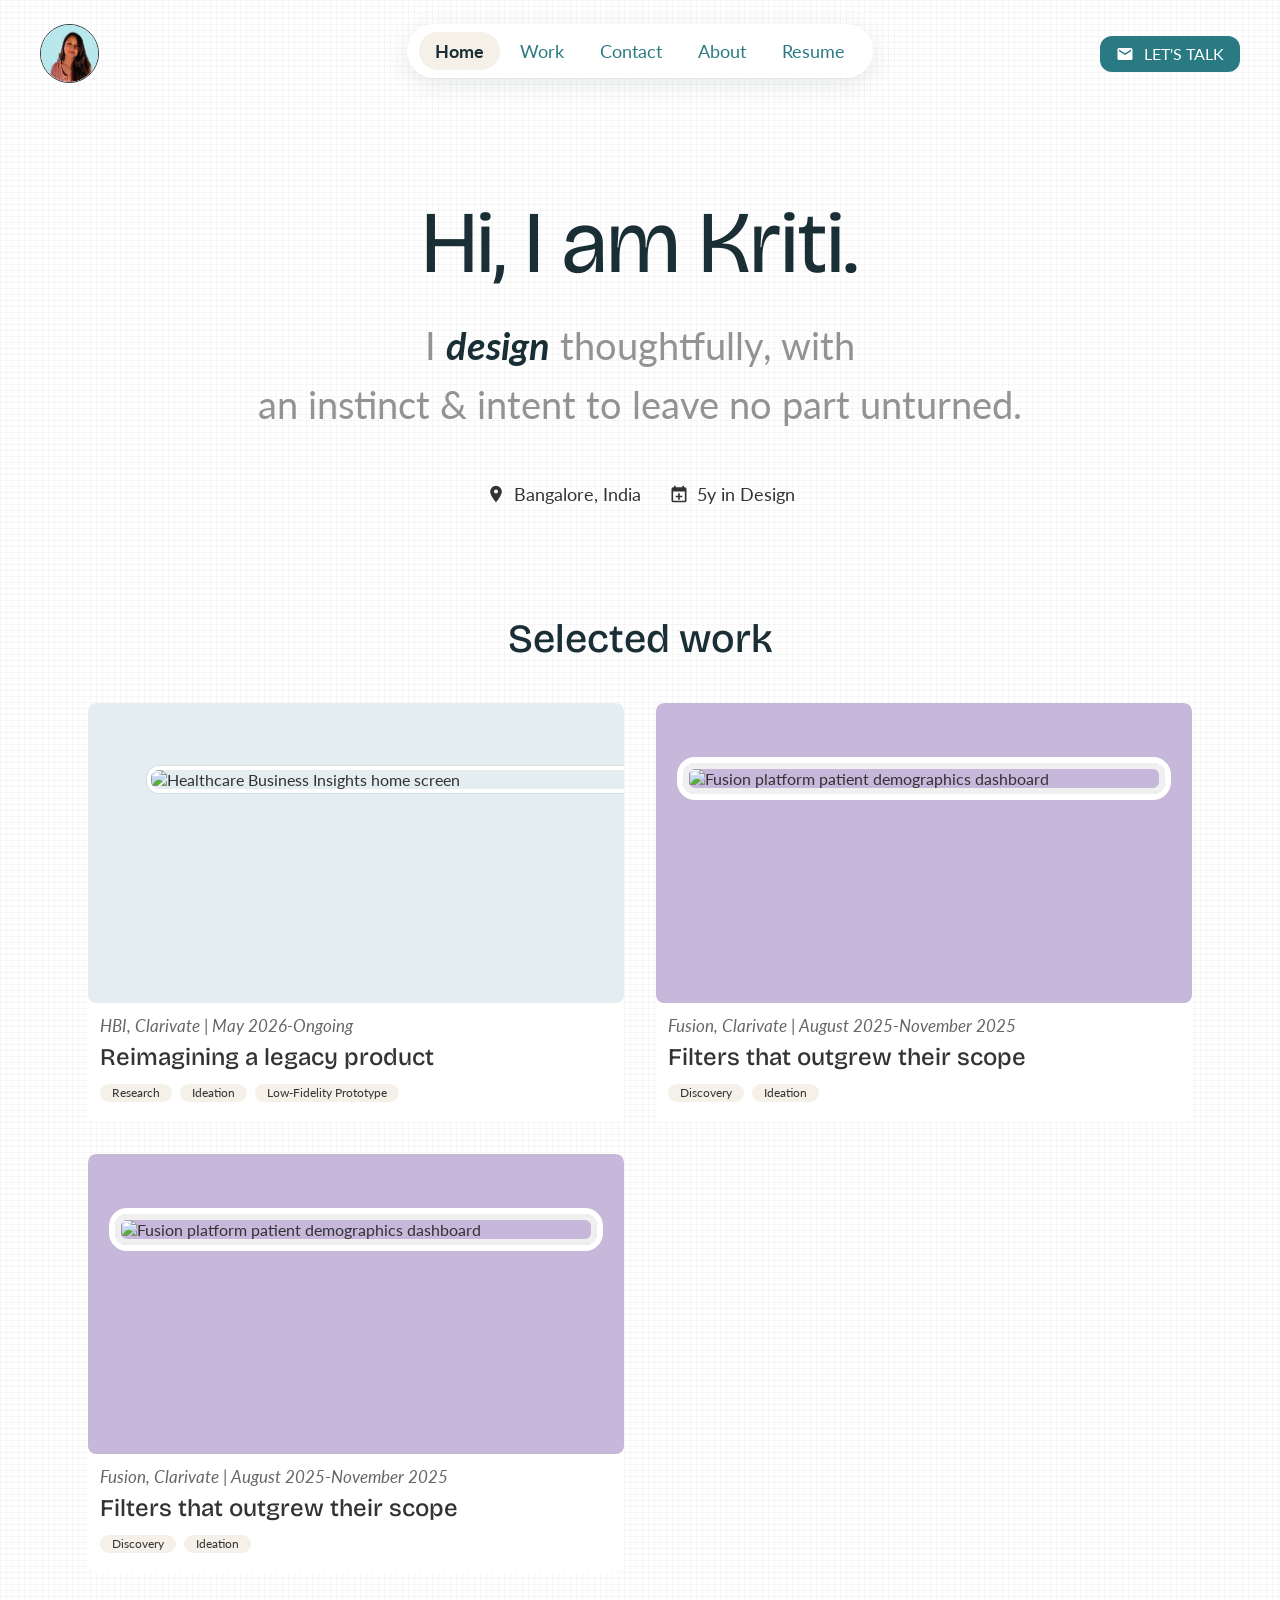
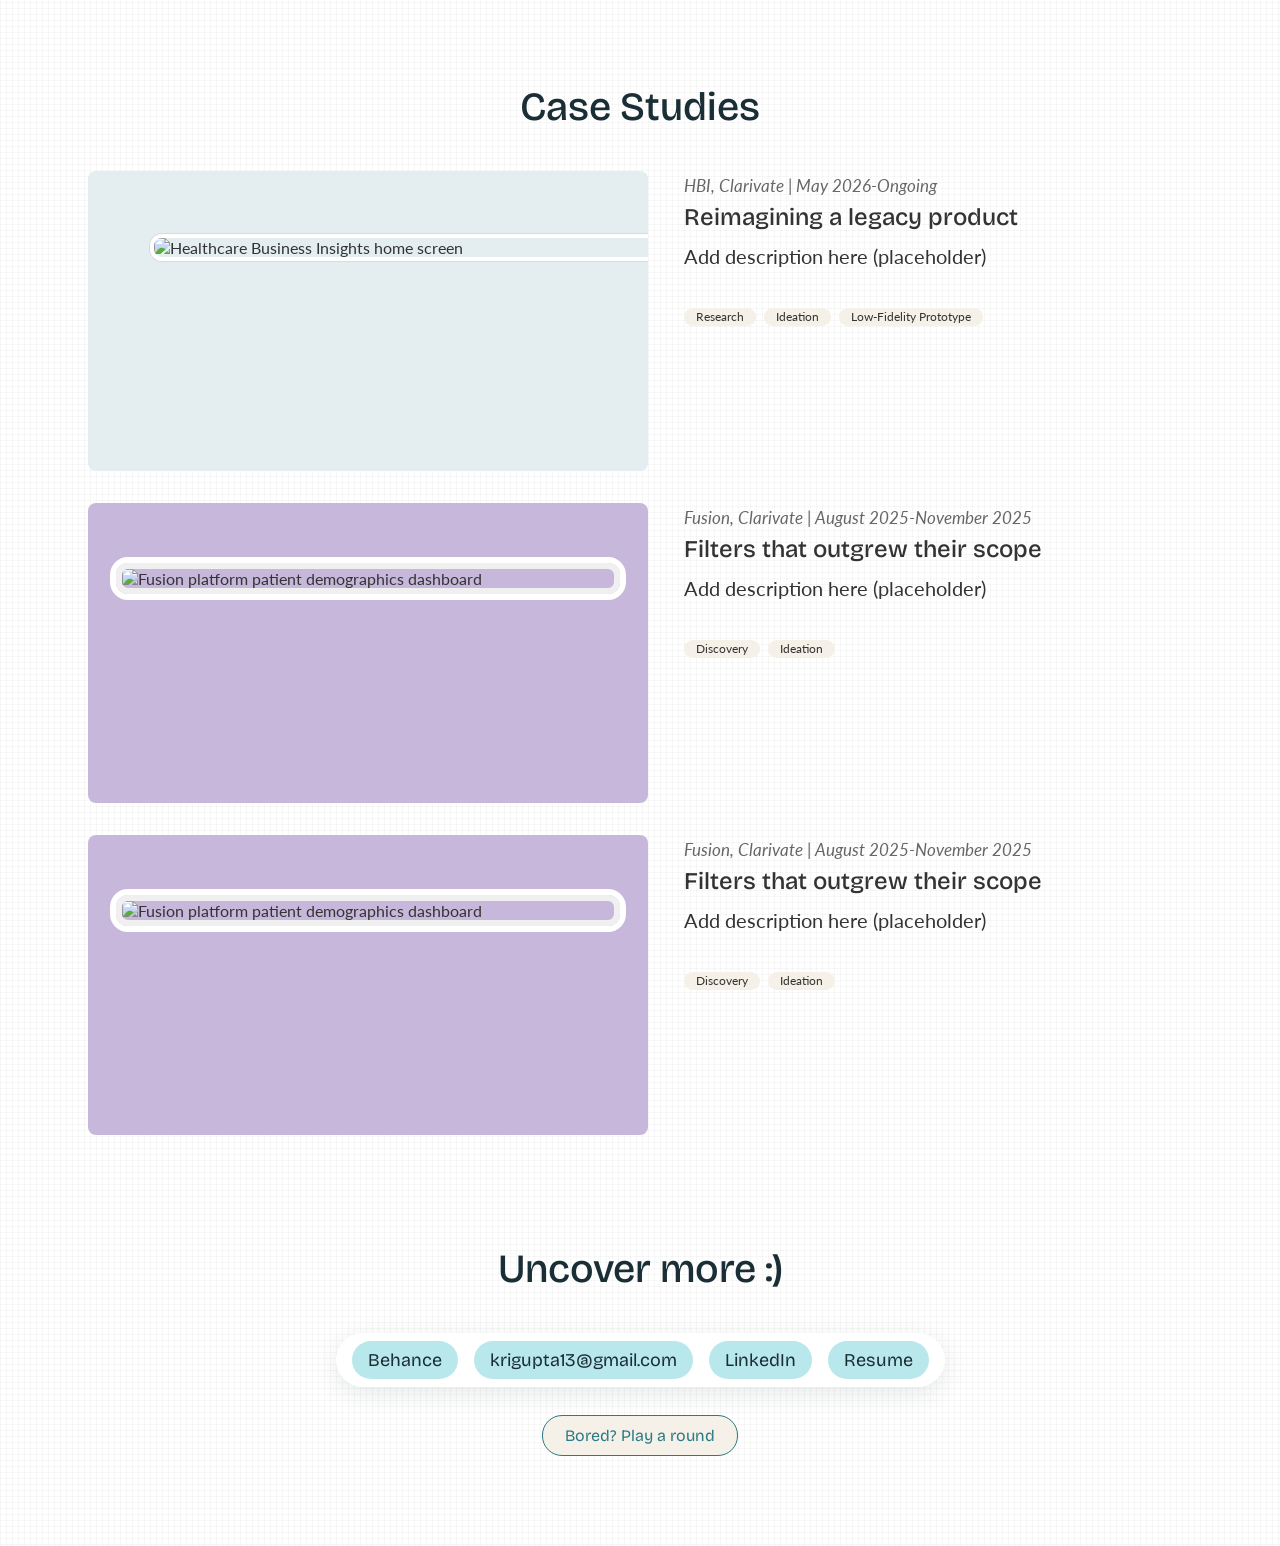
==== index.html @ 04850b1e "Update and rename index (5).html to index.html" ====
<!DOCTYPE html>
<html lang="en">
<head>
<meta charset="UTF-8">
<meta name="viewport" content="width=device-width, initial-scale=1.0">
<title>Kriti Gupta | Product Designer</title>
<meta name="description" content="Portfolio of Kriti Gupta, a designer based in Bangalore, India.">
<link rel="preconnect" href="https://fonts.googleapis.com">
<link rel="preconnect" href="https://fonts.gstatic.com" crossorigin>
<link href="https://fonts.googleapis.com/css2?family=Lato:ital,wght@0,400;0,700;1,400&family=Bricolage+Grotesque:wght@400;500;600&display=swap" rel="stylesheet">
<link rel="stylesheet" href="style.css">
</head>
<body>

<header class="top">
  <a href="#home" class="avatar-link" aria-label="Back to top">
    <img src="images/avatar.jpg" alt="Kriti" class="avatar">
  </a>

  <a href="mailto:krigupta13@gmail.com" class="talk-btn">
    <svg width="18" height="18" viewBox="0 0 24 24" fill="currentColor" aria-hidden="true"><path d="M20 4H4a2 2 0 0 0-2 2v12a2 2 0 0 0 2 2h16a2 2 0 0 0 2-2V6a2 2 0 0 0-2-2zm0 4.2-8 5-8-5V6l8 5 8-5z"/></svg>
    <span>Let's talk</span>
  </a>
</header>

<nav class="pill-nav" aria-label="Main">
  <a href="#home" class="active">Home</a>
  <a href="#work">Work</a>
  <a href="#contact">Contact</a>
  <a href="#home">About</a>
  <a href="resume.pdf">Resume</a>
</nav>

<main>

  <section class="hero" id="home">
    <h1>Hi, I am Kriti.</h1>
    <p class="tagline">I <em>design</em> thoughtfully, with<br>an instinct &amp; intent to leave no part unturned.</p>
    <ul class="meta">
      <li>
        <svg width="20" height="20" viewBox="0 0 24 24" fill="currentColor" aria-hidden="true"><path d="M12 2a7 7 0 0 0-7 7c0 5.25 7 13 7 13s7-7.75 7-13a7 7 0 0 0-7-7zm0 9.5A2.5 2.5 0 1 1 12 6.5a2.5 2.5 0 0 1 0 5z"/></svg>
        Bangalore, India
      </li>
      <li>
        <svg width="20" height="20" viewBox="0 0 24 24" fill="currentColor" aria-hidden="true"><path d="M19 4h-1V2h-2v2H8V2H6v2H5a2 2 0 0 0-2 2v14a2 2 0 0 0 2 2h14a2 2 0 0 0 2-2V6a2 2 0 0 0-2-2zm0 16H5V9h14v11zm-6-9h-2v3H8v2h3v3h2v-3h3v-2h-3v-3z"/></svg>
        5y in Design
      </li>
    </ul>
  </section>

  <section class="block" id="work">
    <h2>Selected work</h2>
    <div class="grid">

      <a href="#case-hbi" class="card">
        <div class="media media-hbi"><img src="images/hbi.png" alt="Healthcare Business Insights home screen"></div>
        <div class="card-body">
          <p class="when">HBI, Clarivate | May 2026-Ongoing</p>
          <h3>Reimagining a legacy product</h3>
          <div class="tags"><span>Research</span><span>Ideation</span><span>Low-Fidelity Prototype</span></div>
        </div>
      </a>

      <a href="#case-fusion" class="card">
        <div class="media media-fusion"><img src="images/fusion.png" alt="Fusion platform patient demographics dashboard"></div>
        <div class="card-body">
          <p class="when">Fusion, Clarivate | August 2025-November 2025</p>
          <h3>Filters that outgrew their scope</h3>
          <div class="tags"><span>Discovery</span><span>Ideation</span></div>
        </div>
      </a>

      <a href="#case-fusion" class="card">
        <div class="media media-fusion"><img src="images/fusion.png" alt="Fusion platform patient demographics dashboard"></div>
        <div class="card-body">
          <p class="when">Fusion, Clarivate | August 2025-November 2025</p>
          <h3>Filters that outgrew their scope</h3>
          <div class="tags"><span>Discovery</span><span>Ideation</span></div>
        </div>
      </a>

    </div>
  </section>

  <section class="block" id="case-studies">
    <h2>Case Studies</h2>
    <div class="rows">

      <article class="row" id="case-hbi">
        <div class="media media-hbi"><img src="images/hbi.png" alt="Healthcare Business Insights home screen"></div>
        <div class="row-body">
          <p class="when">HBI, Clarivate | May 2026-Ongoing</p>
          <h3>Reimagining a legacy product</h3>
          <p class="desc">Add description here (placeholder)</p>
          <div class="tags"><span>Research</span><span>Ideation</span><span>Low-Fidelity Prototype</span></div>
        </div>
      </article>

      <article class="row" id="case-fusion">
        <div class="media media-fusion"><img src="images/fusion.png" alt="Fusion platform patient demographics dashboard"></div>
        <div class="row-body">
          <p class="when">Fusion, Clarivate | August 2025-November 2025</p>
          <h3>Filters that outgrew their scope</h3>
          <p class="desc">Add description here (placeholder)</p>
          <div class="tags"><span>Discovery</span><span>Ideation</span></div>
        </div>
      </article>

      <article class="row">
        <div class="media media-fusion"><img src="images/fusion.png" alt="Fusion platform patient demographics dashboard"></div>
        <div class="row-body">
          <p class="when">Fusion, Clarivate | August 2025-November 2025</p>
          <h3>Filters that outgrew their scope</h3>
          <p class="desc">Add description here (placeholder)</p>
          <div class="tags"><span>Discovery</span><span>Ideation</span></div>
        </div>
      </article>

    </div>
  </section>

  <!-- <section class="block block-wide" id="projects">
    <h2>Projects @sixtydayswithkri</h2>
    <div class="carousel" tabindex="0" aria-label="Personal projects, scroll sideways">

      <a href="#" class="card">
        <div class="media media-fusion"><img src="images/fusion.png" alt="Project preview"></div>
        <div class="card-body">
          <p class="when">Fusion, Clarivate | August 2025-November 2025</p>
          <h3>Filters that outgrew their scope</h3>
          <div class="tags"><span>Discovery</span><span>Ideation</span></div>
        </div>
      </a>

      <a href="#" class="card">
        <div class="media media-fusion"><img src="images/fusion.png" alt="Project preview"></div>
        <div class="card-body">
          <p class="when">Fusion, Clarivate | August 2025-November 2025</p>
          <h3>Filters that outgrew their scope</h3>
          <div class="tags"><span>Discovery</span><span>Ideation</span></div>
        </div>
      </a>

      <a href="#" class="card">
        <div class="media media-fusion"><img src="images/fusion.png" alt="Project preview"></div>
        <div class="card-body">
          <p class="when">Fusion, Clarivate | August 2025-November 2025</p>
          <h3>Filters that outgrew their scope</h3>
          <div class="tags"><span>Discovery</span><span>Ideation</span></div>
        </div>
      </a>

    </div>
  </section> -->

</main>

<footer class="block foot" id="contact">
  <h2>Uncover more :)</h2>
  <nav class="foot-pill" aria-label="Links">
    <a href="#">Behance</a>
    <a href="mailto:krigupta13@gmail.com">krigupta13@gmail.com</a>
    <a href="#">LinkedIn</a>
    <a href="resume.pdf">Resume</a>
  </nav>

  <button class="play-btn" id="playBtn" type="button" aria-expanded="false" aria-controls="game">Bored? Play a round</button>

  <div class="game" id="game" hidden>
    <div class="game-head">
      <span class="game-title">Snake <span class="game-sub">(yes, the Nokia one)</span></span>
      <span class="game-score" id="gameScore" aria-live="polite">Score 0</span>
      <button class="game-close" id="gameClose" type="button">Close</button>
    </div>
    <canvas id="gameCanvas" width="600" height="390" tabindex="0" aria-label="Snake game. Use the arrow keys or swipe to steer the snake, and eat the coral dots without hitting the walls or yourself."></canvas>
    <p class="game-hint">Arrow keys, WASD or swipe to steer</p>
  </div>
</footer>

<script>
  /* Highlights the nav item for the section you're viewing */
  (function () {
    var links = document.querySelectorAll('.pill-nav a[href^="#"]');
    var order = [
      { id: 'home', label: 'Home' },
      { id: 'work', label: 'Work' },
      { id: 'contact', label: 'Contact' }
    ];

    function setActive(label) {
      links.forEach(function (a) {
        a.classList.toggle('active', a.textContent.trim() === label);
      });
    }

    function update() {
      var current = order[0].label;
      var line = window.innerHeight * 0.35;

      order.forEach(function (item) {
        var el = document.getElementById(item.id);
        if (el && el.getBoundingClientRect().top <= line) current = item.label;
      });

      /* The footer is short, so it never reaches the line above. At the bottom of the page, force Contact. */
      var atBottom = window.innerHeight + window.scrollY >= document.documentElement.scrollHeight - 4;
      if (atBottom) current = 'Contact';

      setActive(current);
    }

    window.addEventListener('scroll', update, { passive: true });
    window.addEventListener('resize', update);
    update();
  })();
</script>

<script>
  /* Snake: opens from the "Play a round" button */
  (function () {
    var btn = document.getElementById('playBtn');
    var panel = document.getElementById('game');
    var canvas = document.getElementById('gameCanvas');
    var closeBtn = document.getElementById('gameClose');
    var scoreEl = document.getElementById('gameScore');
    if (!btn || !panel || !canvas || !scoreEl || !canvas.getContext) return;
    var ctx = canvas.getContext('2d');

    var COLS = 20, ROWS = 13, CELL = 30, W = COLS * CELL, H = ROWS * CELL;
    var dpr = window.devicePixelRatio || 1;
    canvas.width = W * dpr;
    canvas.height = H * dpr;
    ctx.setTransform(dpr, 0, 0, dpr, 0, 0);

    var css = getComputedStyle(document.documentElement);
    var INK = css.getPropertyValue('--ink').trim() || '#1A2E35';
    var TEAL = css.getPropertyValue('--teal').trim() || '#2A7A84';
    var CORAL = css.getPropertyValue('--coral').trim() || '#F07058';
    var HEAD = '"Bricolage Grotesque", system-ui, sans-serif';

    var state = 'idle';            // idle | running | paused | over
    var isOpen = false, raf = 0, last = 0, acc = 0, tickMs = 140, overAt = 0, won = false;
    var snake, dir, queue, food, score = 0, best = 0;

    try { best = parseInt(localStorage.getItem('snakeBest'), 10) || 0; } catch (e) {}

    function updateScore() {
      scoreEl.textContent = 'Score ' + score + ' \u00b7 Best ' + best;
    }

    function occupied(x, y) {
      for (var i = 0; i < snake.length; i++) {
        if (snake[i].x === x && snake[i].y === y) return true;
      }
      return false;
    }

    function placeFood() {
      var free = [];
      for (var y = 0; y < ROWS; y++) {
        for (var x = 0; x < COLS; x++) {
          if (!occupied(x, y)) free.push({ x: x, y: y });
        }
      }
      if (!free.length) { food = null; return false; }
      food = free[Math.floor(Math.random() * free.length)];
      return true;
    }

    function reset() {
      snake = [{ x: 6, y: 6 }, { x: 5, y: 6 }, { x: 4, y: 6 }];
      dir = { x: 1, y: 0 };
      queue = [];
      score = 0;
      tickMs = 140;
      acc = 0;
      won = false;
      placeFood();
      updateScore();
    }

    // Moves from idle / paused / over into running. Returns false if it should wait.
    function begin() {
      if (state === 'over') {
        if (performance.now() - overAt < 350) return false;   // avoids restarting by accident
        reset();
      }
      state = 'running';
      acc = 0;
      return true;
    }

    function turn(dx, dy) {
      if (state !== 'running' && !begin()) return;
      var ref = queue.length ? queue[queue.length - 1] : dir;
      if (dx === ref.x && dy === ref.y) return;           // already going that way
      if (dx === -ref.x && dy === -ref.y) return;         // can't reverse into yourself
      if (queue.length < 2) queue.push({ x: dx, y: dy });
    }

    function end() {
      state = 'over';
      overAt = performance.now();
      if (score > best) {
        best = score;
        try { localStorage.setItem('snakeBest', String(best)); } catch (e) {}
      }
      updateScore();
    }

    function tick() {
      if (queue.length) dir = queue.shift();
      var head = snake[0];
      var nx = head.x + dir.x, ny = head.y + dir.y;

      if (nx < 0 || ny < 0 || nx >= COLS || ny >= ROWS) { end(); return; }

      var eating = food && nx === food.x && ny === food.y;
      var limit = eating ? snake.length : snake.length - 1;   // the tail steps away if we don't eat
      for (var i = 0; i < limit; i++) {
        if (snake[i].x === nx && snake[i].y === ny) { end(); return; }
      }

      snake.unshift({ x: nx, y: ny });
      if (eating) {
        score++;
        tickMs = Math.max(75, 140 - score * 3);
        if (!placeFood()) { won = true; end(); return; }
        updateScore();
      } else {
        snake.pop();
      }
    }

    function roundRect(x, y, w, h, r) {
      ctx.beginPath();
      ctx.moveTo(x + r, y);
      ctx.arcTo(x + w, y, x + w, y + h, r);
      ctx.arcTo(x + w, y + h, x, y + h, r);
      ctx.arcTo(x, y + h, x, y, r);
      ctx.arcTo(x, y, x + w, y, r);
      ctx.closePath();
    }

    function centerText(text, y, size, color, weight) {
      ctx.font = (weight || 500) + ' ' + size + 'px ' + HEAD;
      ctx.textAlign = 'center';
      ctx.fillStyle = color;
      ctx.fillText(text, W / 2, y);
    }

    function draw() {
      ctx.clearRect(0, 0, W, H);

      // soft checkerboard
      ctx.fillStyle = 'rgba(26, 46, 53, 0.035)';
      for (var y = 0; y < ROWS; y++) {
        for (var x = 0; x < COLS; x++) {
          if ((x + y) % 2 === 0) ctx.fillRect(x * CELL, y * CELL, CELL, CELL);
        }
      }

      // food
      if (food) {
        var fx = food.x * CELL + CELL / 2, fy = food.y * CELL + CELL / 2;
        ctx.fillStyle = CORAL;
        ctx.beginPath(); ctx.arc(fx, fy, 9, 0, Math.PI * 2); ctx.fill();
        ctx.fillStyle = 'rgba(255,255,255,0.55)';
        ctx.beginPath(); ctx.arc(fx - 3, fy - 3, 2.5, 0, Math.PI * 2); ctx.fill();
      }

      // snake: tail to head
      for (var i = snake.length - 1; i >= 0; i--) {
        var s = snake[i];
        ctx.fillStyle = i === 0 ? INK : TEAL;
        roundRect(s.x * CELL + 2, s.y * CELL + 2, CELL - 4, CELL - 4, 9);
        ctx.fill();
      }

      // eyes
      var hd = snake[0];
      var cx = hd.x * CELL + CELL / 2, cy = hd.y * CELL + CELL / 2;
      var px = -dir.y, py = dir.x;
      ctx.fillStyle = '#fff';
      [1, -1].forEach(function (side) {
        ctx.beginPath();
        ctx.arc(cx + dir.x * 5 + px * 5 * side, cy + dir.y * 5 + py * 5 * side, 3.2, 0, Math.PI * 2);
        ctx.fill();
      });

      // overlays: a light wash plus a small message card, so the board stays visible
      if (state !== 'running') {
        ctx.fillStyle = 'rgba(251, 248, 243, 0.55)';
        ctx.fillRect(0, 0, W, H);

        var title, sub;
        if (state === 'idle') {
          title = 'Press an arrow key or swipe to start';
          sub = 'Eat the coral dots. Don\u2019t hit the walls or yourself.';
        } else if (state === 'paused') {
          title = 'Paused';
          sub = 'Press an arrow key or tap to keep going';
        } else {
          title = won ? 'You filled the whole board!' :
                  score >= 15 ? 'Smooth run. Now let\u2019s talk :)' :
                  'Game over. Score ' + score;
          sub = 'Press an arrow key or tap to play again';
        }

        ctx.fillStyle = 'rgba(255, 255, 255, 0.96)';
        roundRect(W / 2 - 250, 28, 500, 92, 14);
        ctx.fill();
        centerText(title, 70, 24, INK);
        centerText(sub, 98, 15, TEAL);
      }
    }

    function frame(t) {
      raf = requestAnimationFrame(frame);
      var dt = Math.min(t - last, 100);
      last = t;
      if (state === 'running') {
        acc += dt;
        while (acc >= tickMs && state === 'running') { acc -= tickMs; tick(); }
      }
      draw();
    }

    function startLoop() {
      cancelAnimationFrame(raf);
      last = performance.now();
      raf = requestAnimationFrame(frame);
    }

    function openGame() {
      isOpen = true;
      panel.hidden = false;
      btn.setAttribute('aria-expanded', 'true');
      btn.textContent = 'Hide the game';
      state = 'idle';
      reset();
      startLoop();
      btn.blur();                      // so the arrow keys go to the game, not the button
      panel.scrollIntoView({ behavior: 'smooth', block: 'center' });
    }

    function closeGame() {
      isOpen = false;
      panel.hidden = true;
      btn.setAttribute('aria-expanded', 'false');
      btn.textContent = 'Bored? Play a round';
      cancelAnimationFrame(raf);
      state = 'idle';
    }

    function inView() {
      var r = panel.getBoundingClientRect();
      return r.bottom > 0 && r.top < window.innerHeight;
    }

    btn.addEventListener('click', function () { isOpen ? closeGame() : openGame(); });
    closeBtn.addEventListener('click', function () { closeGame(); btn.focus(); });

    // Keyboard
    var KEYS = {
      ArrowUp: [0, -1], ArrowDown: [0, 1], ArrowLeft: [-1, 0], ArrowRight: [1, 0],
      w: [0, -1], s: [0, 1], a: [-1, 0], d: [1, 0]
    };
    document.addEventListener('keydown', function (e) {
      if (!isOpen) return;
      if (e.key === 'Escape') { closeGame(); btn.focus(); return; }
      if (e.target && e.target.closest && e.target.closest('a, button')) return;
      if (!inView()) return;
      var k = e.key.length === 1 ? e.key.toLowerCase() : e.key;
      if (KEYS[k]) { e.preventDefault(); turn(KEYS[k][0], KEYS[k][1]); }
    });

    // Touch / mouse: swipe to steer, tap to start
    var sx = 0, sy = 0, down = false, swiped = false;
    canvas.addEventListener('pointerdown', function (e) {
      e.preventDefault();
      down = true; swiped = false; sx = e.clientX; sy = e.clientY;
      try { canvas.setPointerCapture(e.pointerId); } catch (err) {}
    });
    canvas.addEventListener('pointermove', function (e) {
      if (!down) return;
      var dx = e.clientX - sx, dy = e.clientY - sy;
      if (Math.max(Math.abs(dx), Math.abs(dy)) < 22) return;
      if (Math.abs(dx) > Math.abs(dy)) turn(dx > 0 ? 1 : -1, 0); else turn(0, dy > 0 ? 1 : -1);
      swiped = true; sx = e.clientX; sy = e.clientY;
    });
    function pointerEnd() {
      if (down && !swiped && state !== 'running') begin();   // a plain tap starts or resumes
      down = false;
    }
    canvas.addEventListener('pointerup', pointerEnd);
    canvas.addEventListener('pointercancel', function () { down = false; });

    // Pause when the game scrolls out of view or the tab is hidden
    if ('IntersectionObserver' in window) {
      new IntersectionObserver(function (entries) {
        if (!entries[0].isIntersecting && state === 'running') state = 'paused';
      }, { threshold: 0.15 }).observe(panel);
    }
    document.addEventListener('visibilitychange', function () {
      if (!isOpen) return;
      if (document.hidden) { if (state === 'running') state = 'paused'; cancelAnimationFrame(raf); }
      else startLoop();
    });
  })();
</script>

</body>
</html>
---- style.css ----
/* Colors taken from your Figma export */
:root {
  --cream: #F5F0E8;
  --ink: #1A2E35;
  --teal: #2A7A84;
  --mint: #B8E8EC;
  --lilac: #C7B8DB;
  --frost: #E4EDEF;
  --text: #333333;
  --text-soft: #666666;
  --tagline-gray: #939393;

  --font-head: 'Bricolage Grotesque', system-ui, sans-serif;
  --font-body: 'Lato', system-ui, sans-serif;
}

* { box-sizing: border-box; }
html { scroll-behavior: smooth; scroll-padding-top: 110px; }

body {
  margin: 0;
  font-family: var(--font-body);
  color: var(--text);
  background-color: #fff;
  background-image:
    linear-gradient(rgba(167,167,167,.09) 1px, transparent 1px),
    linear-gradient(90deg, rgba(167,167,167,.09) 1px, transparent 1px);
  background-size: 6px 6px;
  -webkit-font-smoothing: antialiased;
}

a { color: inherit; text-decoration: none; }
img { display: block; max-width: 100%; }

/* ---------- Top bar ---------- */
.top {
  display: flex;
  align-items: center;
  justify-content: space-between;
  padding: 24px 40px;
  gap: 16px;
}

.avatar {
  width: 59px;
  height: 59px;
  border-radius: 50%;
  object-fit: cover;
  border: 1px solid var(--ink);
  background: var(--cream);
}

/* Only this pill stays on screen while scrolling.
   The negative top margin pulls it up to sit level with the avatar and button. */
.pill-nav {
  position: sticky;
  top: 24px;
  z-index: 20;
  width: fit-content;
  margin: -83px auto 27px;
  display: flex;
  gap: 4px;
  padding: 8px 12px;
  background: #fff;
  border-radius: 28px;
  box-shadow: 0 6px 24px rgba(26, 46, 53, .10);
}

.pill-nav a {
  font-size: 18px;
  color: var(--teal);
  padding: 8px 16px;
  border-radius: 20px;
  transition: background .2s, color .2s;
}
.pill-nav a:hover { background: var(--cream); }
.pill-nav a.active { background: var(--cream); color: var(--ink); font-weight: 700; }

.talk-btn {
  display: inline-flex;
  align-items: center;
  gap: 10px;
  background: var(--teal);
  color: #fff;
  height: 36px;
  padding: 0 16px;
  border-radius: 12px;
  font-size: 16px;
  text-transform: uppercase;
  transition: background .2s;
}
.talk-btn:hover { background: var(--ink); }

/* ---------- Hero ---------- */
.hero {
  text-align: center;
  padding: 90px 24px 70px;
}

.hero h1 {
  font-family: var(--font-head);
  font-weight: 400;
  font-size: clamp(2.75rem, 7vw, 5.5rem);
  line-height: 1.1;
  color: var(--ink);
  margin: 0 0 24px;
}

.tagline {
  font-size: clamp(1.4rem, 3vw, 2.4rem);
  line-height: 1.55;
  color: var(--tagline-gray);
  margin: 0 0 48px;
}
.tagline em { color: var(--ink); font-weight: 700; }

.meta {
  list-style: none;
  padding: 0;
  margin: 0;
  display: flex;
  justify-content: center;
  gap: 28px;
  flex-wrap: wrap;
  font-size: 18px;
}
.meta li { display: inline-flex; align-items: center; gap: 8px; }

/* ---------- Sections ---------- */
.block {
  max-width: 1152px;
  margin: 0 auto;
  padding: 40px 24px 70px;
}

.block h2 {
  font-family: var(--font-head);
  font-weight: 500;
  font-size: clamp(1.75rem, 3.4vw, 2.5rem);
  text-align: center;
  color: var(--ink);
  margin: 0 0 40px;
}

.grid {
  display: grid;
  grid-template-columns: repeat(2, minmax(0, 1fr));
  gap: 32px;
}

/* ---------- Cards ---------- */
.card {
  display: block;
  background: #fff;
  border-radius: 8px;
  overflow: hidden;
  transition: transform .25s ease, box-shadow .25s ease;
}
.card:hover { transform: translateY(-4px); box-shadow: 0 12px 28px rgba(26, 46, 53, .10); }

.media {
  position: relative;
  height: 300px;
  overflow: hidden;
  border-radius: 8px;
}
.media img { position: absolute; height: auto; }

.media-hbi { background: var(--frost); }
.media-hbi img {
  left: 11%; top: 21%; width: 152%;
  border: 4px solid #fff;
  border-radius: 12px;
  box-shadow: 0 0 0 1px rgba(26, 46, 53, .08);
}

.media-fusion { background: var(--lilac); }
.media-fusion img {
  left: 5%; top: 20%; width: 90%;
  border: 6px solid #F0F0F0;
  border-radius: 12px;
  box-shadow: 0 0 0 6px #fff;
}

.card-body { padding: 12px 12px 20px; }

.when {
  font-style: italic;
  font-size: 17px;
  color: var(--text-soft);
  margin: 0 0 6px;
}

h3 {
  font-family: var(--font-head);
  font-weight: 500;
  font-size: 1.5rem;
  line-height: 1.25;
  color: var(--text);
  margin: 0 0 12px;
}

.tags { display: flex; gap: 8px; flex-wrap: wrap; }
.tags span {
  background: var(--cream);
  color: var(--text);
  font-size: 12px;
  padding: 0 12px;
  height: 18px;
  line-height: 18px;
  border-radius: 9px;
}

/* ---------- Case study rows ---------- */
.rows { display: flex; flex-direction: column; gap: 32px; }

.row {
  display: grid;
  grid-template-columns: 560px minmax(0, 1fr);
  gap: 36px;
  align-items: start;
}
.row-body { padding-top: 4px; }
.desc { font-size: 20px; margin: 0 0 40px; color: var(--text); }

/* ---------- Carousel ---------- */
.block-wide { max-width: none; padding-left: 0; padding-right: 0; }

.carousel {
  display: flex;
  gap: 32px;
  overflow-x: auto;
  padding: 0 max(24px, calc((100vw - 1152px) / 2)) 24px;
  scroll-snap-type: x mandatory;
  scroll-padding-left: max(24px, calc((100vw - 1152px) / 2));
  scrollbar-width: none;        /* Firefox */
  -ms-overflow-style: none;     /* old Edge */
}
.carousel::-webkit-scrollbar { display: none; }  /* Chrome, Safari */
.carousel .card { flex: 0 0 min(602px, 86vw); scroll-snap-align: start; }

/* ---------- Footer ---------- */
.foot { text-align: center; padding-bottom: 90px; }

.foot-pill {
  display: inline-flex;
  flex-wrap: wrap;
  justify-content: center;
  gap: 16px;
  padding: 8px 16px;
  background: #fff;
  border-radius: 28px;
  box-shadow: 0 6px 24px rgba(26, 46, 53, .10);
}
.foot-pill a {
  background: var(--mint);
  color: var(--ink);
  font-family: var(--font-head);
  font-size: 18px;
  padding: 8px 16px;
  border-radius: 20px;
  transition: background .2s;
}
.foot-pill a:hover { background: var(--teal); color: #fff; }

/* ---------- Tablet / mobile ---------- */
@media (max-width: 980px) {
  .top { padding: 16px 20px; }
  .pill-nav {
    top: 12px;
    margin: 0 auto 16px;
    max-width: calc(100% - 24px);
    overflow-x: auto;
  }
  .row { grid-template-columns: 1fr; gap: 12px; }
}

@media (max-width: 720px) {
  .grid { grid-template-columns: 1fr; }
  .hero { padding: 50px 20px 40px; }
  .pill-nav { gap: 0; }
  .pill-nav a { font-size: 15px; padding: 8px 9px; }
  .media { height: 240px; }
  .talk-btn span { display: none; }
  .talk-btn { padding: 0 12px; }
}

/* ---------- Game (Snake) ---------- */
.play-btn {
  display: block;
  margin: 28px auto 0;
  font-family: var(--font-head);
  font-size: 16px;
  color: var(--teal);
  background: var(--cream);
  border: 1px solid var(--teal);
  border-radius: 20px;
  padding: 10px 22px;
  cursor: pointer;
  transition: background .2s, color .2s;
}
.play-btn:hover { background: var(--teal); color: #fff; }

.game {
  max-width: 660px;
  margin: 28px auto 0;
  padding: 12px 16px 14px;
  background: #fff;
  border-radius: 16px;
  box-shadow: 0 6px 24px rgba(26, 46, 53, .10);
  text-align: left;
}
.game[hidden] { display: none; }

.game-head {
  display: flex;
  align-items: center;
  gap: 12px;
  margin-bottom: 10px;
}
.game-title { font-family: var(--font-head); font-size: 16px; color: var(--ink); }
.game-sub { color: var(--text-soft); font-size: 14px; }
.game-score {
  margin-left: auto;
  font-family: var(--font-head);
  font-size: 15px;
  color: var(--ink);
}

.game-close {
  font-family: var(--font-body);
  font-size: 14px;
  color: var(--text-soft);
  background: none;
  border: none;
  cursor: pointer;
  padding: 4px 8px;
  border-radius: 8px;
}
.game-close:hover { background: var(--cream); color: var(--ink); }

.game canvas {
  display: block;
  width: 100%;
  height: auto;
  background: #FBF8F3;
  border-radius: 10px;
  touch-action: none;           /* lets you swipe on the game without scrolling the page */
  cursor: pointer;
}
.game canvas:focus { outline: none; }
.game canvas:focus-visible { outline: 2px solid var(--teal); outline-offset: 2px; }

.game-hint { margin: 8px 0 0; font-size: 13px; color: var(--text-soft); text-align: center; }

@media (max-width: 420px) {
  .pill-nav a { font-size: 14px; padding: 8px 7px; }
}
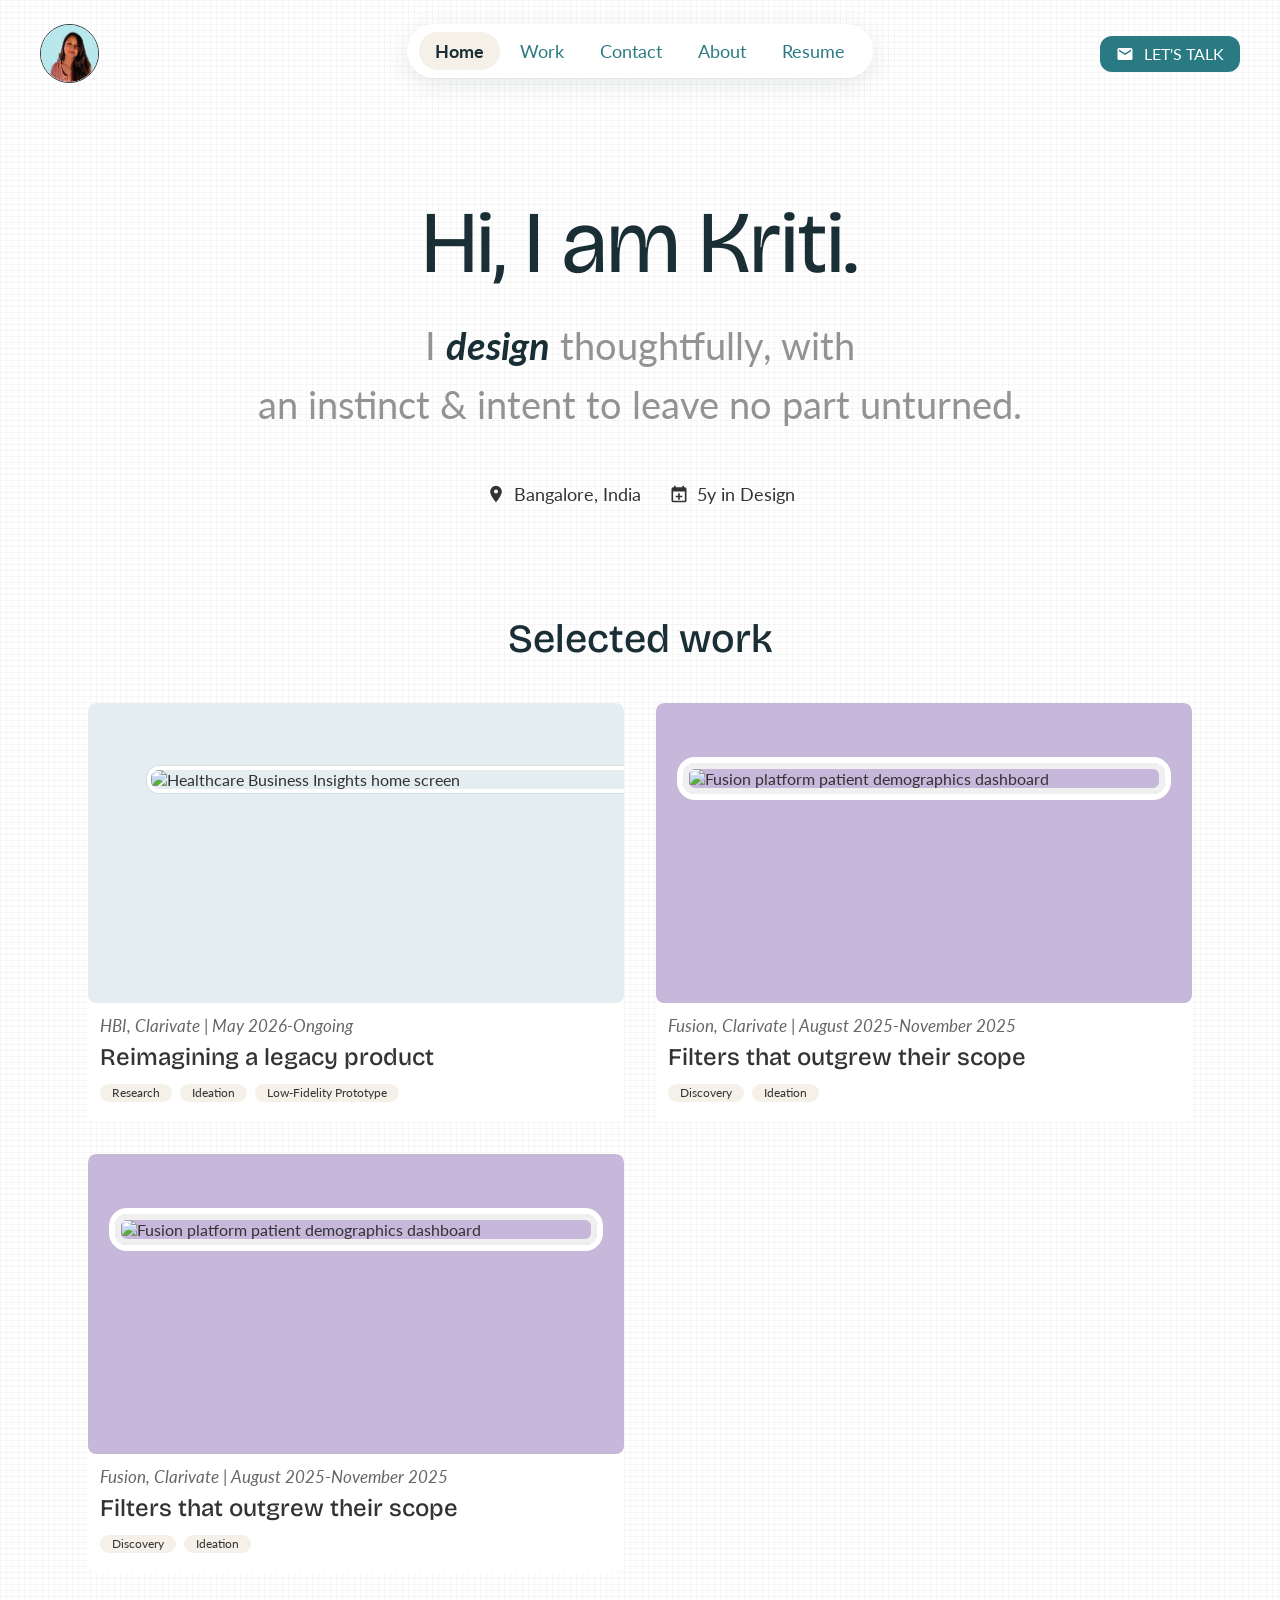
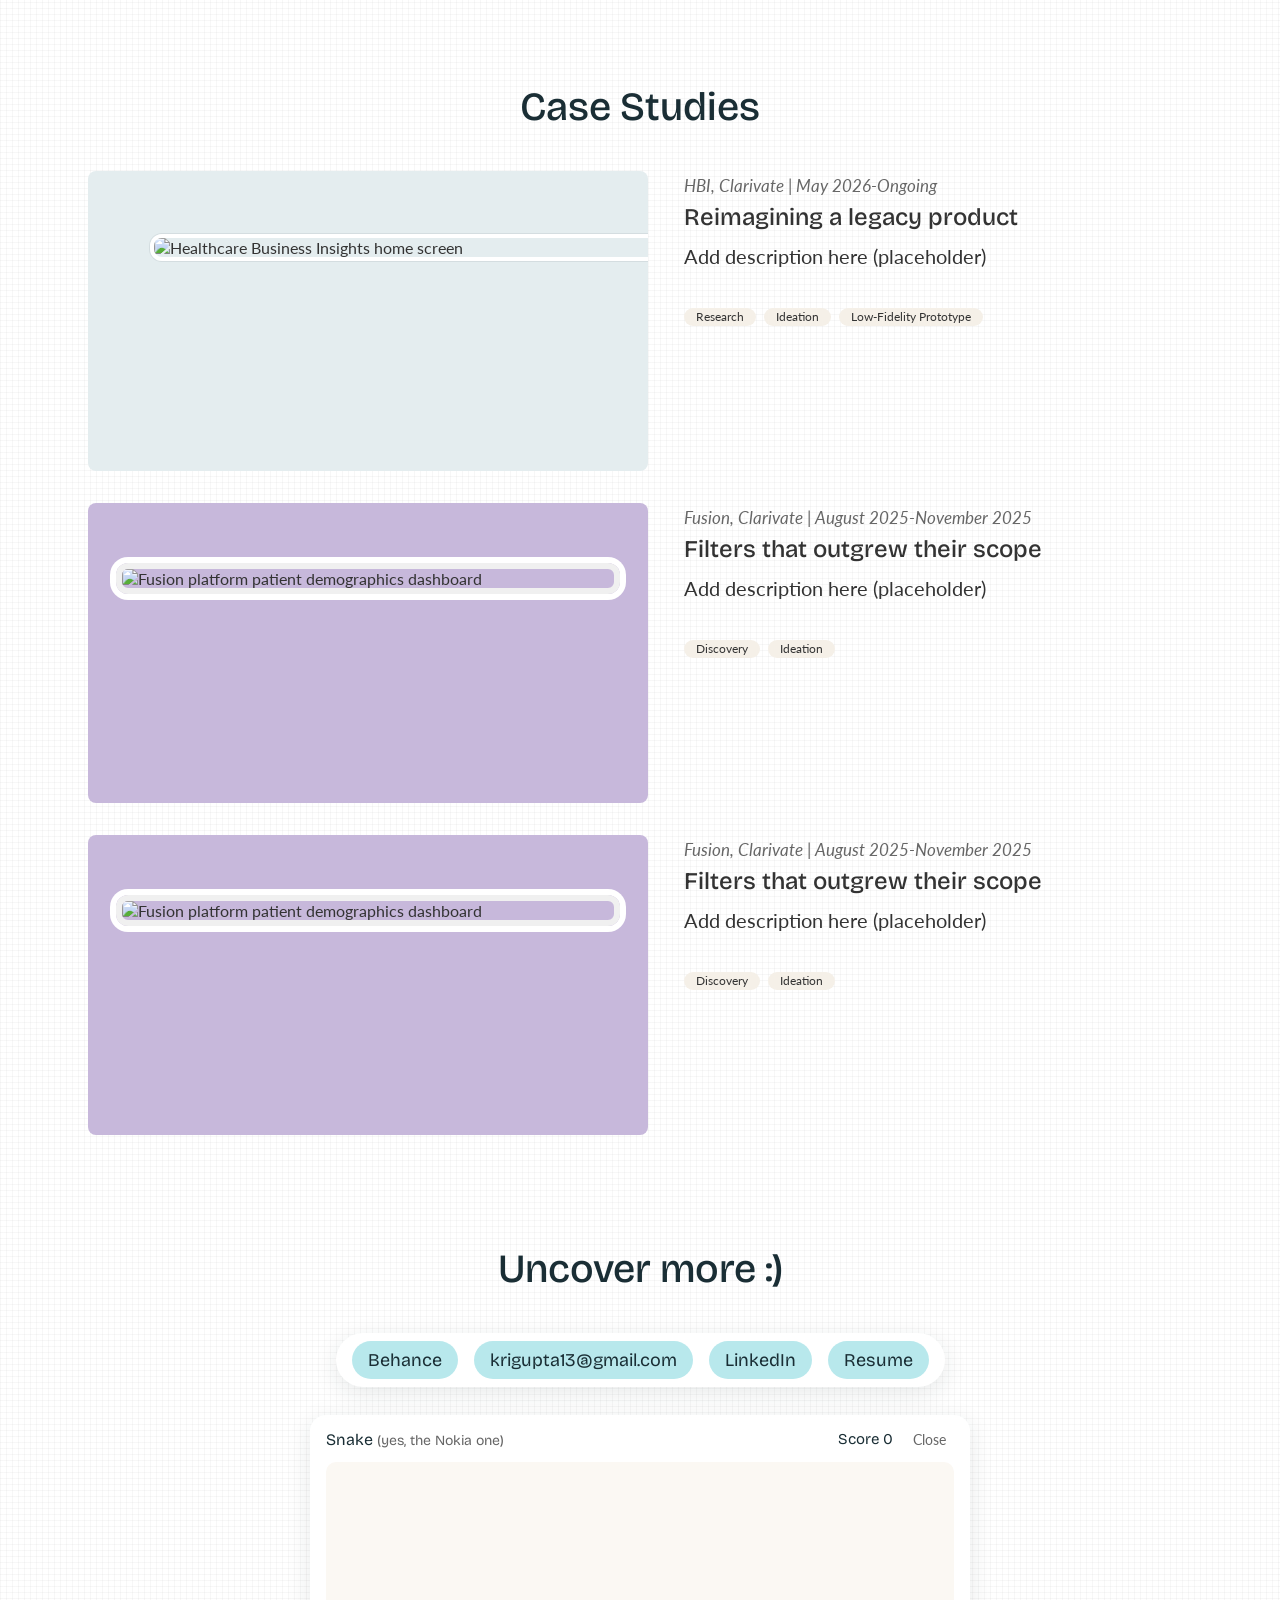
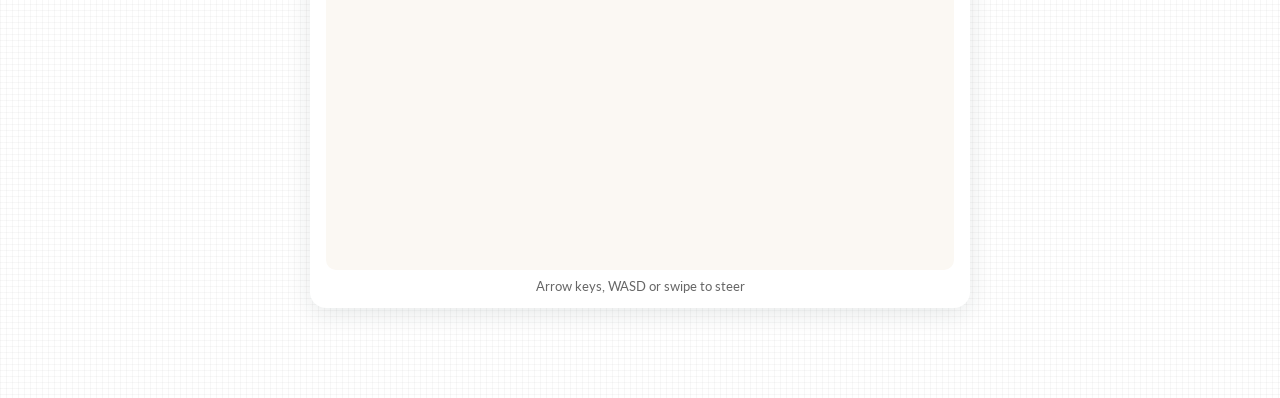
==== commit 14fe4c15: "Update index.html" ====
--- a/index.html
+++ b/index.html
@@ -164,9 +164,9 @@
     <a href="resume.pdf">Resume</a>
   </nav>
 
-  <button class="play-btn" id="playBtn" type="button" aria-expanded="false" aria-controls="game">Bored? Play a round</button>
-
-  <div class="game" id="game" hidden>
+ <!-- <button class="play-btn" id="playBtn" type="button" aria-expanded="false" aria-controls="game">Bored? Play a round</button> -->
+
+  <div class="game" id="game">
     <div class="game-head">
       <span class="game-title">Snake <span class="game-sub">(yes, the Nokia one)</span></span>
       <span class="game-score" id="gameScore" aria-live="polite">Score 0</span>
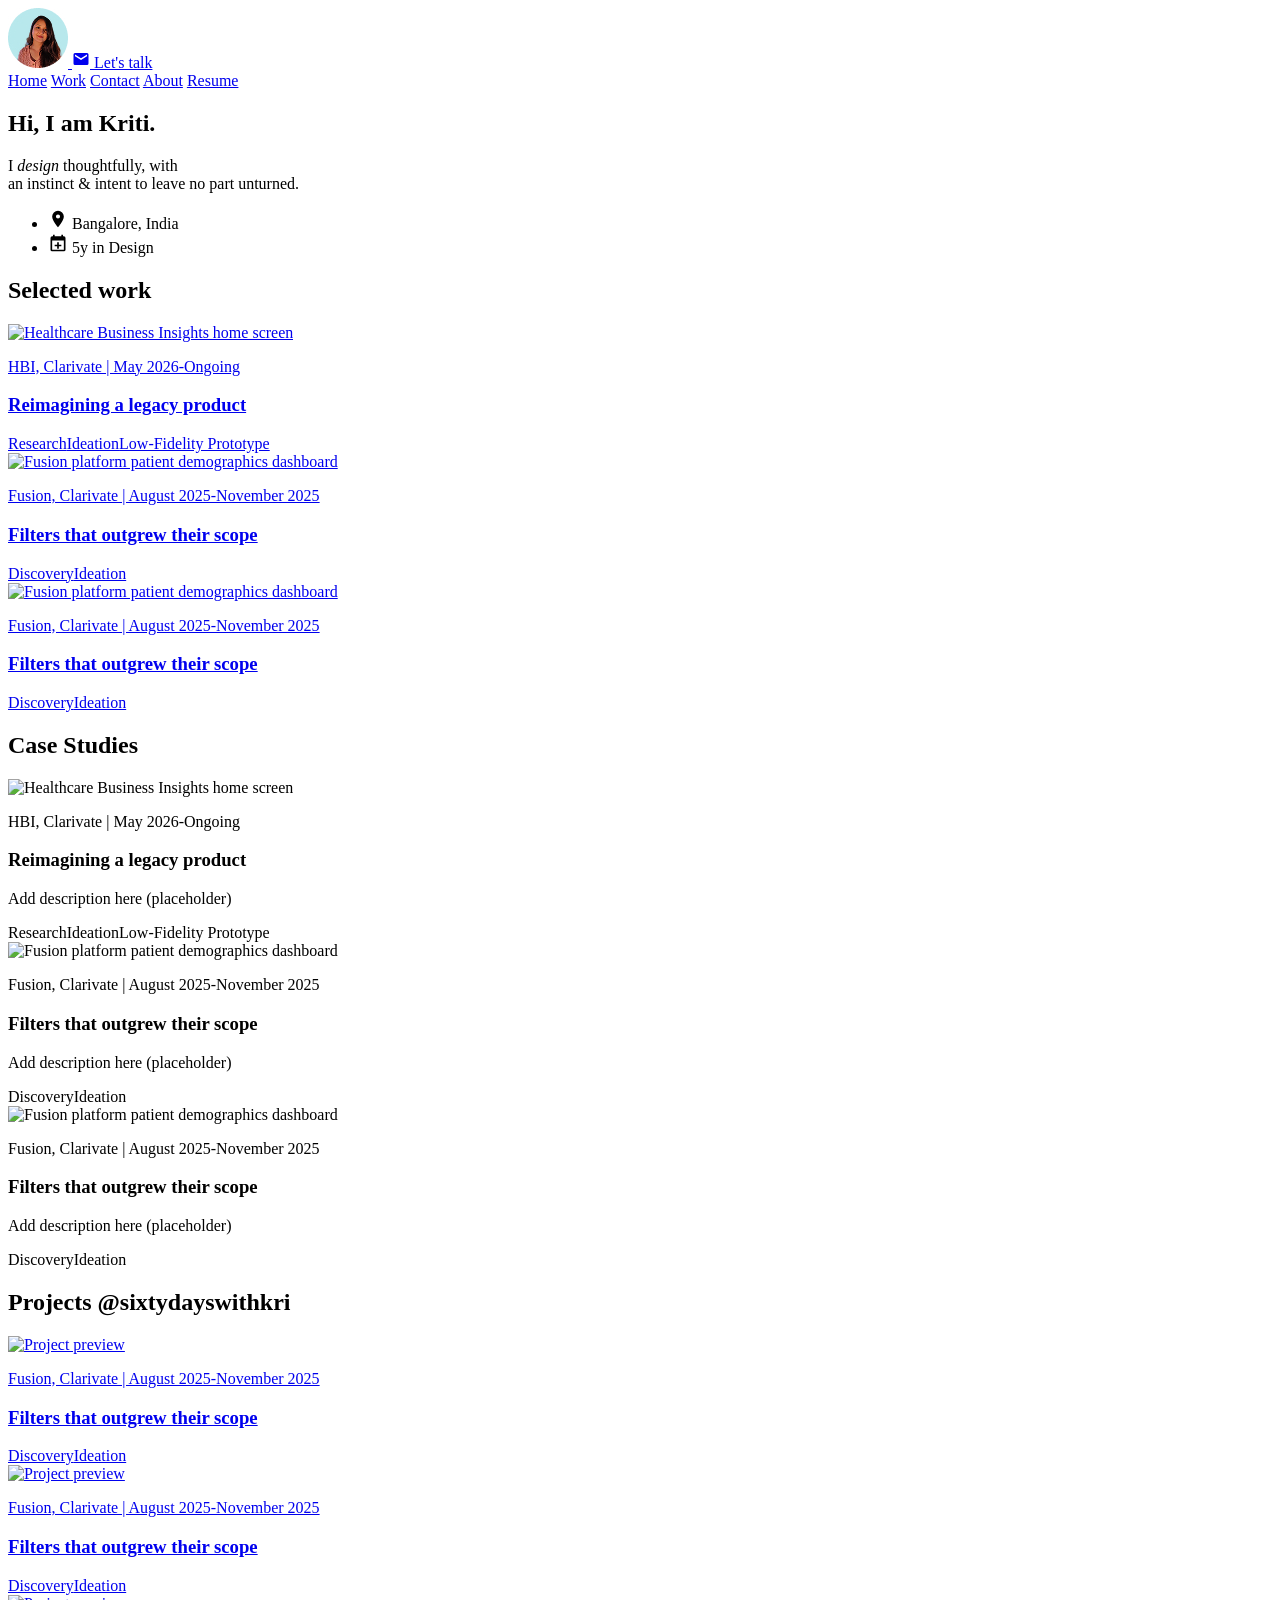
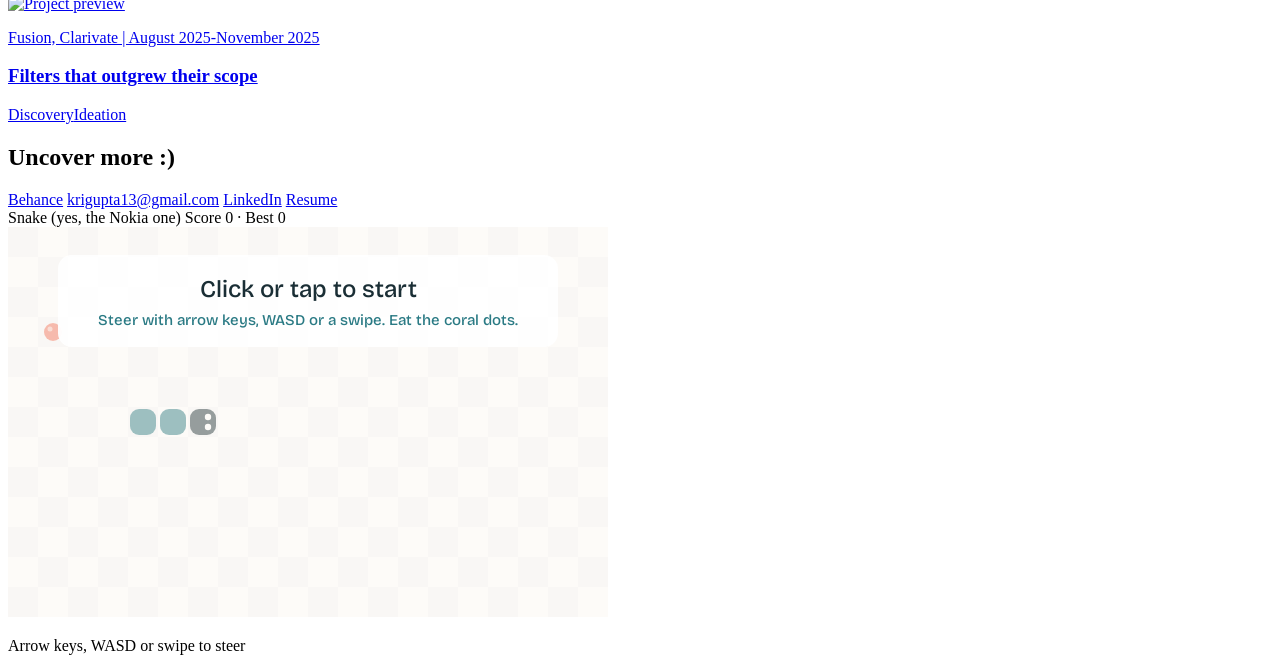
==== commit 455c30c9: "Rename index (6).html to index.html" ====
--- a/index.html
+++ b/index.html
@@ -119,7 +119,7 @@
     </div>
   </section>
 
-  <!-- <section class="block block-wide" id="projects">
+  <section class="block block-wide" id="projects">
     <h2>Projects @sixtydayswithkri</h2>
     <div class="carousel" tabindex="0" aria-label="Personal projects, scroll sideways">
 
@@ -151,7 +151,7 @@
       </a>
 
     </div>
-  </section> -->
+  </section>
 
 </main>
 
@@ -164,13 +164,10 @@
     <a href="resume.pdf">Resume</a>
   </nav>
 
- <!-- <button class="play-btn" id="playBtn" type="button" aria-expanded="false" aria-controls="game">Bored? Play a round</button> -->
-
   <div class="game" id="game">
     <div class="game-head">
       <span class="game-title">Snake <span class="game-sub">(yes, the Nokia one)</span></span>
       <span class="game-score" id="gameScore" aria-live="polite">Score 0</span>
-      <button class="game-close" id="gameClose" type="button">Close</button>
     </div>
     <canvas id="gameCanvas" width="600" height="390" tabindex="0" aria-label="Snake game. Use the arrow keys or swipe to steer the snake, and eat the coral dots without hitting the walls or yourself."></canvas>
     <p class="game-hint">Arrow keys, WASD or swipe to steer</p>
@@ -218,12 +215,10 @@
 <script>
   /* Snake: opens from the "Play a round" button */
   (function () {
-    var btn = document.getElementById('playBtn');
     var panel = document.getElementById('game');
     var canvas = document.getElementById('gameCanvas');
-    var closeBtn = document.getElementById('gameClose');
     var scoreEl = document.getElementById('gameScore');
-    if (!btn || !panel || !canvas || !scoreEl || !canvas.getContext) return;
+    if (!panel || !canvas || !scoreEl || !canvas.getContext) return;
     var ctx = canvas.getContext('2d');
 
     var COLS = 20, ROWS = 13, CELL = 30, W = COLS * CELL, H = ROWS * CELL;
@@ -239,7 +234,7 @@
     var HEAD = '"Bricolage Grotesque", system-ui, sans-serif';
 
     var state = 'idle';            // idle | running | paused | over
-    var isOpen = false, raf = 0, last = 0, acc = 0, tickMs = 140, overAt = 0, won = false;
+    var visible = true, raf = 0, last = 0, acc = 0, tickMs = 140, overAt = 0, won = false;
     var snake, dir, queue, food, score = 0, best = 0;
 
     try { best = parseInt(localStorage.getItem('snakeBest'), 10) || 0; } catch (e) {}
@@ -395,16 +390,16 @@
 
         var title, sub;
         if (state === 'idle') {
-          title = 'Press an arrow key or swipe to start';
-          sub = 'Eat the coral dots. Don\u2019t hit the walls or yourself.';
+          title = 'Click or tap to start';
+          sub = 'Steer with arrow keys, WASD or a swipe. Eat the coral dots.';
         } else if (state === 'paused') {
           title = 'Paused';
-          sub = 'Press an arrow key or tap to keep going';
+          sub = 'Click, tap or press an arrow key to keep going';
         } else {
           title = won ? 'You filled the whole board!' :
                   score >= 15 ? 'Smooth run. Now let\u2019s talk :)' :
                   'Game over. Score ' + score;
-          sub = 'Press an arrow key or tap to play again';
+          sub = 'Click, tap or press an arrow key to play again';
         }
 
         ctx.fillStyle = 'rgba(255, 255, 255, 0.96)';
@@ -423,7 +418,7 @@
         acc += dt;
         while (acc >= tickMs && state === 'running') { acc -= tickMs; tick(); }
       }
-      draw();
+      if (visible) draw();
     }
 
     function startLoop() {
@@ -432,44 +427,21 @@
       raf = requestAnimationFrame(frame);
     }
 
-    function openGame() {
-      isOpen = true;
-      panel.hidden = false;
-      btn.setAttribute('aria-expanded', 'true');
-      btn.textContent = 'Hide the game';
-      state = 'idle';
-      reset();
-      startLoop();
-      btn.blur();                      // so the arrow keys go to the game, not the button
-      panel.scrollIntoView({ behavior: 'smooth', block: 'center' });
-    }
-
-    function closeGame() {
-      isOpen = false;
-      panel.hidden = true;
-      btn.setAttribute('aria-expanded', 'false');
-      btn.textContent = 'Bored? Play a round';
-      cancelAnimationFrame(raf);
-      state = 'idle';
-    }
-
     function inView() {
       var r = panel.getBoundingClientRect();
       return r.bottom > 0 && r.top < window.innerHeight;
     }
 
-    btn.addEventListener('click', function () { isOpen ? closeGame() : openGame(); });
-    closeBtn.addEventListener('click', function () { closeGame(); btn.focus(); });
-
-    // Keyboard
+    // Keyboard. Arrow keys only steer once you've clicked the game (or while a round is running),
+    // so they never get in the way of scrolling the page with the keyboard.
     var KEYS = {
       ArrowUp: [0, -1], ArrowDown: [0, 1], ArrowLeft: [-1, 0], ArrowRight: [1, 0],
       w: [0, -1], s: [0, 1], a: [-1, 0], d: [1, 0]
     };
     document.addEventListener('keydown', function (e) {
-      if (!isOpen) return;
-      if (e.key === 'Escape') { closeGame(); btn.focus(); return; }
-      if (e.target && e.target.closest && e.target.closest('a, button')) return;
+      var focused = document.activeElement === canvas;
+      if (!focused && state !== 'running') return;
+      if (e.target && e.target.closest && e.target.closest('a, button') && !focused) return;
       if (!inView()) return;
       var k = e.key.length === 1 ? e.key.toLowerCase() : e.key;
       if (KEYS[k]) { e.preventDefault(); turn(KEYS[k][0], KEYS[k][1]); }
@@ -479,6 +451,8 @@
     var sx = 0, sy = 0, down = false, swiped = false;
     canvas.addEventListener('pointerdown', function (e) {
       e.preventDefault();
+      canvas.dataset.mouse = '1';
+      canvas.focus({ preventScroll: true });
       down = true; swiped = false; sx = e.clientX; sy = e.clientY;
       try { canvas.setPointerCapture(e.pointerId); } catch (err) {}
     });
@@ -495,18 +469,23 @@
     }
     canvas.addEventListener('pointerup', pointerEnd);
     canvas.addEventListener('pointercancel', function () { down = false; });
+    canvas.addEventListener('blur', function () { delete canvas.dataset.mouse; });
 
     // Pause when the game scrolls out of view or the tab is hidden
     if ('IntersectionObserver' in window) {
       new IntersectionObserver(function (entries) {
-        if (!entries[0].isIntersecting && state === 'running') state = 'paused';
+        visible = entries[0].isIntersecting;
+        if (!visible && state === 'running') state = 'paused';
       }, { threshold: 0.15 }).observe(panel);
     }
     document.addEventListener('visibilitychange', function () {
-      if (!isOpen) return;
       if (document.hidden) { if (state === 'running') state = 'paused'; cancelAnimationFrame(raf); }
       else startLoop();
     });
+
+    // Ready to play as soon as the page loads
+    reset();
+    startLoop();
   })();
 </script>
 
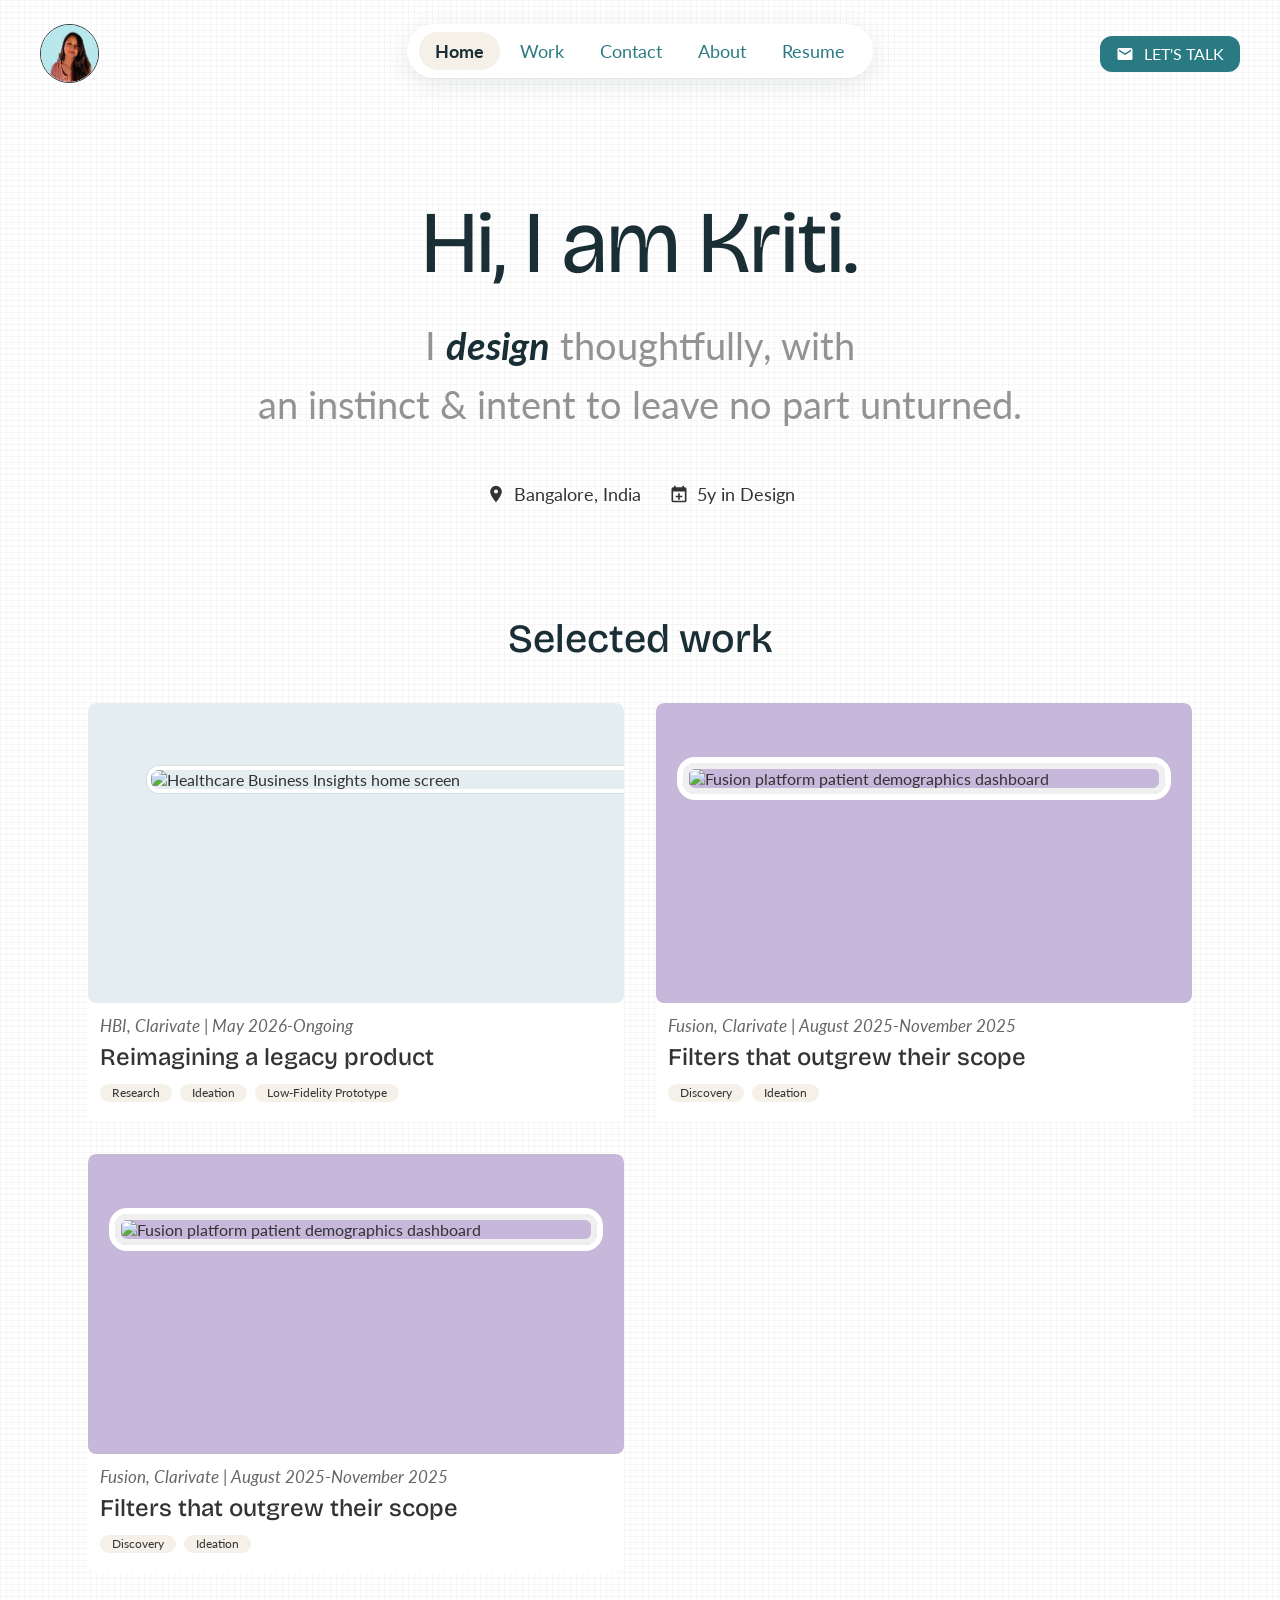
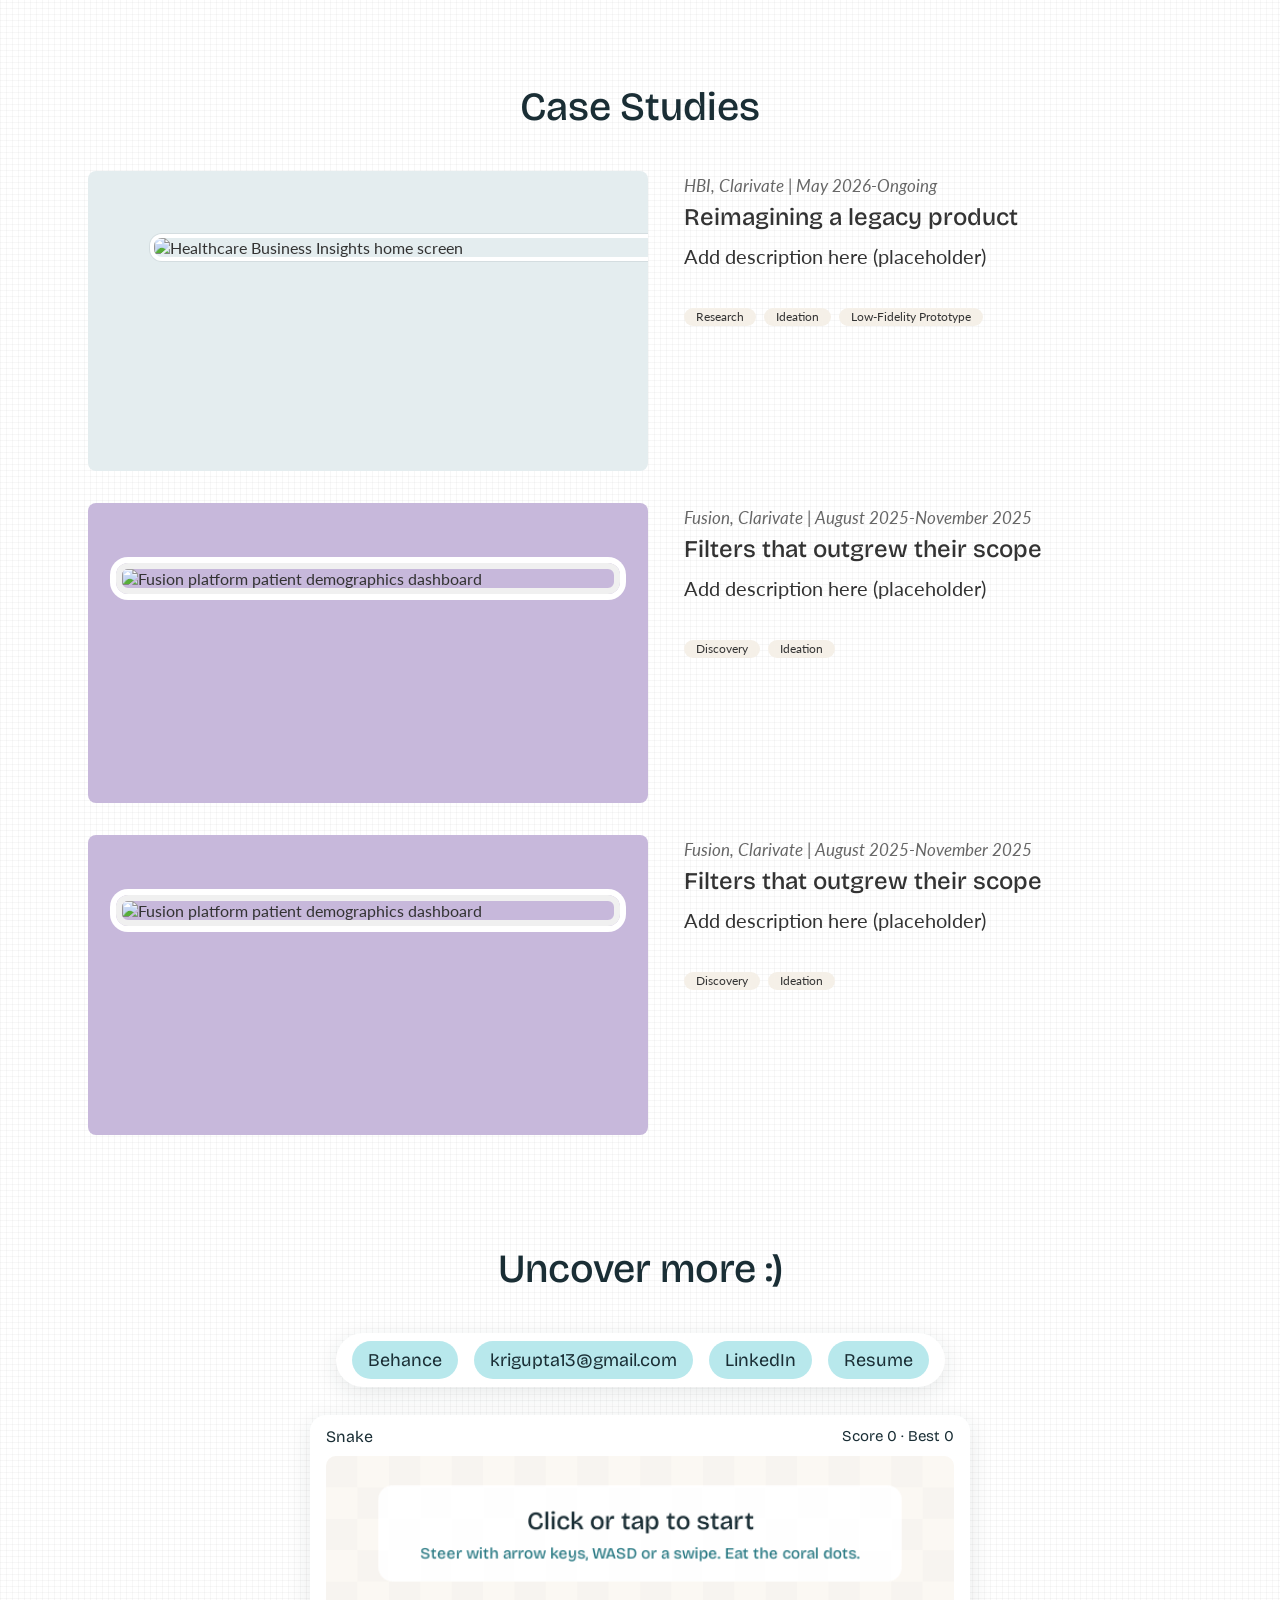
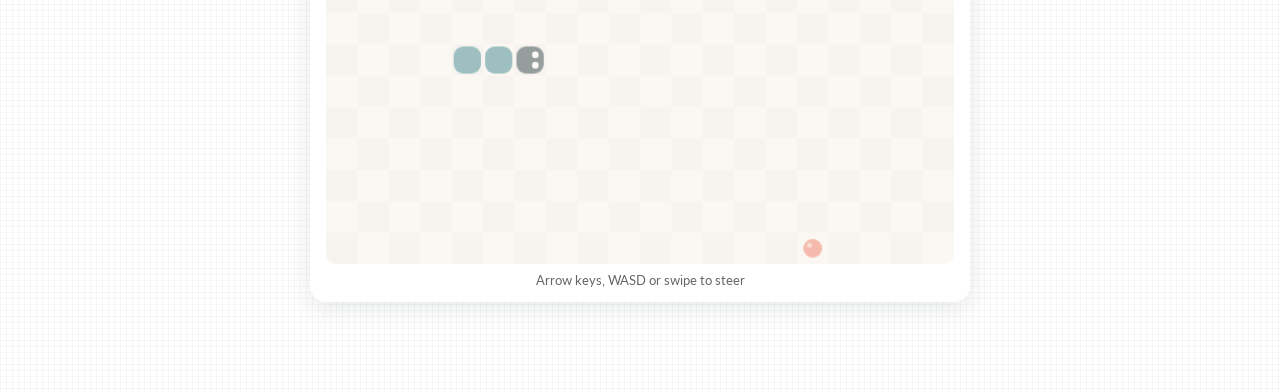
==== commit c6b023e4: "Update index.html" ====
--- a/index.html
+++ b/index.html
@@ -119,7 +119,7 @@
     </div>
   </section>
 
-  <section class="block block-wide" id="projects">
+<!--  <section class="block block-wide" id="projects">
     <h2>Projects @sixtydayswithkri</h2>
     <div class="carousel" tabindex="0" aria-label="Personal projects, scroll sideways">
 
@@ -151,7 +151,7 @@
       </a>
 
     </div>
-  </section>
+  </section> -->
 
 </main>
 
@@ -166,7 +166,7 @@
 
   <div class="game" id="game">
     <div class="game-head">
-      <span class="game-title">Snake <span class="game-sub">(yes, the Nokia one)</span></span>
+      <span class="game-title">Snake <!-- <span class="game-sub">(yes, the Nokia one)</span> --> </span>
       <span class="game-score" id="gameScore" aria-live="polite">Score 0</span>
     </div>
     <canvas id="gameCanvas" width="600" height="390" tabindex="0" aria-label="Snake game. Use the arrow keys or swipe to steer the snake, and eat the coral dots without hitting the walls or yourself."></canvas>
--- a/style.css
+++ b/style.css
@@ -0,0 +1,359 @@
+/* Colors taken from your Figma export */
+:root {
+  --cream: #F5F0E8;
+  --ink: #1A2E35;
+  --teal: #2A7A84;
+  --mint: #B8E8EC;
+  --lilac: #C7B8DB;
+  --frost: #E4EDEF;
+  --text: #333333;
+  --text-soft: #666666;
+  --tagline-gray: #939393;
+
+  --font-head: 'Bricolage Grotesque', system-ui, sans-serif;
+  --font-body: 'Lato', system-ui, sans-serif;
+}
+
+* { box-sizing: border-box; }
+html { scroll-behavior: smooth; scroll-padding-top: 110px; }
+
+body {
+  margin: 0;
+  font-family: var(--font-body);
+  color: var(--text);
+  background-color: #fff;
+  background-image:
+    linear-gradient(rgba(167,167,167,.09) 1px, transparent 1px),
+    linear-gradient(90deg, rgba(167,167,167,.09) 1px, transparent 1px);
+  background-size: 6px 6px;
+  -webkit-font-smoothing: antialiased;
+}
+
+a { color: inherit; text-decoration: none; }
+img { display: block; max-width: 100%; }
+
+/* ---------- Top bar ---------- */
+.top {
+  display: flex;
+  align-items: center;
+  justify-content: space-between;
+  padding: 24px 40px;
+  gap: 16px;
+}
+
+.avatar {
+  width: 59px;
+  height: 59px;
+  border-radius: 50%;
+  object-fit: cover;
+  border: 1px solid var(--ink);
+  background: var(--cream);
+}
+
+/* Only this pill stays on screen while scrolling.
+   The negative top margin pulls it up to sit level with the avatar and button. */
+.pill-nav {
+  position: sticky;
+  top: 24px;
+  z-index: 20;
+  width: fit-content;
+  margin: -83px auto 27px;
+  display: flex;
+  gap: 4px;
+  padding: 8px 12px;
+  background: #fff;
+  border-radius: 28px;
+  box-shadow: 0 6px 24px rgba(26, 46, 53, .10);
+}
+
+.pill-nav a {
+  font-size: 18px;
+  color: var(--teal);
+  padding: 8px 16px;
+  border-radius: 20px;
+  transition: background .2s, color .2s;
+}
+.pill-nav a:hover { background: var(--cream); }
+.pill-nav a.active { background: var(--cream); color: var(--ink); font-weight: 700; }
+
+.talk-btn {
+  display: inline-flex;
+  align-items: center;
+  gap: 10px;
+  background: var(--teal);
+  color: #fff;
+  height: 36px;
+  padding: 0 16px;
+  border-radius: 12px;
+  font-size: 16px;
+  text-transform: uppercase;
+  transition: background .2s;
+}
+.talk-btn:hover { background: var(--ink); }
+
+/* ---------- Hero ---------- */
+.hero {
+  text-align: center;
+  padding: 90px 24px 70px;
+}
+
+.hero h1 {
+  font-family: var(--font-head);
+  font-weight: 400;
+  font-size: clamp(2.75rem, 7vw, 5.5rem);
+  line-height: 1.1;
+  color: var(--ink);
+  margin: 0 0 24px;
+}
+
+.tagline {
+  font-size: clamp(1.4rem, 3vw, 2.4rem);
+  line-height: 1.55;
+  color: var(--tagline-gray);
+  margin: 0 0 48px;
+}
+.tagline em { color: var(--ink); font-weight: 700; }
+
+.meta {
+  list-style: none;
+  padding: 0;
+  margin: 0;
+  display: flex;
+  justify-content: center;
+  gap: 28px;
+  flex-wrap: wrap;
+  font-size: 18px;
+}
+.meta li { display: inline-flex; align-items: center; gap: 8px; }
+
+/* ---------- Sections ---------- */
+.block {
+  max-width: 1152px;
+  margin: 0 auto;
+  padding: 40px 24px 70px;
+}
+
+.block h2 {
+  font-family: var(--font-head);
+  font-weight: 500;
+  font-size: clamp(1.75rem, 3.4vw, 2.5rem);
+  text-align: center;
+  color: var(--ink);
+  margin: 0 0 40px;
+}
+
+.grid {
+  display: grid;
+  grid-template-columns: repeat(2, minmax(0, 1fr));
+  gap: 32px;
+}
+
+/* ---------- Cards ---------- */
+.card {
+  display: block;
+  background: #fff;
+  border-radius: 8px;
+  overflow: hidden;
+  transition: transform .25s ease, box-shadow .25s ease;
+}
+.card:hover { transform: translateY(-4px); box-shadow: 0 12px 28px rgba(26, 46, 53, .10); }
+
+.media {
+  position: relative;
+  height: 300px;
+  overflow: hidden;
+  border-radius: 8px;
+}
+.media img { position: absolute; height: auto; }
+
+.media-hbi { background: var(--frost); }
+.media-hbi img {
+  left: 11%; top: 21%; width: 152%;
+  border: 4px solid #fff;
+  border-radius: 12px;
+  box-shadow: 0 0 0 1px rgba(26, 46, 53, .08);
+}
+
+.media-fusion { background: var(--lilac); }
+.media-fusion img {
+  left: 5%; top: 20%; width: 90%;
+  border: 6px solid #F0F0F0;
+  border-radius: 12px;
+  box-shadow: 0 0 0 6px #fff;
+}
+
+.card-body { padding: 12px 12px 20px; }
+
+.when {
+  font-style: italic;
+  font-size: 17px;
+  color: var(--text-soft);
+  margin: 0 0 6px;
+}
+
+h3 {
+  font-family: var(--font-head);
+  font-weight: 500;
+  font-size: 1.5rem;
+  line-height: 1.25;
+  color: var(--text);
+  margin: 0 0 12px;
+}
+
+.tags { display: flex; gap: 8px; flex-wrap: wrap; }
+.tags span {
+  background: var(--cream);
+  color: var(--text);
+  font-size: 12px;
+  padding: 0 12px;
+  height: 18px;
+  line-height: 18px;
+  border-radius: 9px;
+}
+
+/* ---------- Case study rows ---------- */
+.rows { display: flex; flex-direction: column; gap: 32px; }
+
+.row {
+  display: grid;
+  grid-template-columns: 560px minmax(0, 1fr);
+  gap: 36px;
+  align-items: start;
+}
+.row-body { padding-top: 4px; }
+.desc { font-size: 20px; margin: 0 0 40px; color: var(--text); }
+
+/* ---------- Carousel ---------- */
+.block-wide { max-width: none; padding-left: 0; padding-right: 0; }
+
+.carousel {
+  display: flex;
+  gap: 32px;
+  overflow-x: auto;
+  padding: 0 max(24px, calc((100vw - 1152px) / 2)) 24px;
+  scroll-snap-type: x mandatory;
+  scroll-padding-left: max(24px, calc((100vw - 1152px) / 2));
+  scrollbar-width: none;        /* Firefox */
+  -ms-overflow-style: none;     /* old Edge */
+}
+.carousel::-webkit-scrollbar { display: none; }  /* Chrome, Safari */
+.carousel .card { flex: 0 0 min(602px, 86vw); scroll-snap-align: start; }
+
+/* ---------- Footer ---------- */
+.foot { text-align: center; padding-bottom: 90px; }
+
+.foot-pill {
+  display: inline-flex;
+  flex-wrap: wrap;
+  justify-content: center;
+  gap: 16px;
+  padding: 8px 16px;
+  background: #fff;
+  border-radius: 28px;
+  box-shadow: 0 6px 24px rgba(26, 46, 53, .10);
+}
+.foot-pill a {
+  background: var(--mint);
+  color: var(--ink);
+  font-family: var(--font-head);
+  font-size: 18px;
+  padding: 8px 16px;
+  border-radius: 20px;
+  transition: background .2s;
+}
+.foot-pill a:hover { background: var(--teal); color: #fff; }
+
+/* ---------- Tablet / mobile ---------- */
+@media (max-width: 980px) {
+  .top { padding: 16px 20px; }
+  .pill-nav {
+    top: 12px;
+    margin: 0 auto 16px;
+    max-width: calc(100% - 24px);
+    overflow-x: auto;
+  }
+  .row { grid-template-columns: 1fr; gap: 12px; }
+}
+
+@media (max-width: 720px) {
+  .grid { grid-template-columns: 1fr; }
+  .hero { padding: 50px 20px 40px; }
+  .pill-nav { gap: 0; }
+  .pill-nav a { font-size: 15px; padding: 8px 9px; }
+  .media { height: 240px; }
+  .talk-btn span { display: none; }
+  .talk-btn { padding: 0 12px; }
+}
+
+/* ---------- Game (Snake) ---------- */
+.play-btn {
+  display: block;
+  margin: 28px auto 0;
+  font-family: var(--font-head);
+  font-size: 16px;
+  color: var(--teal);
+  background: var(--cream);
+  border: 1px solid var(--teal);
+  border-radius: 20px;
+  padding: 10px 22px;
+  cursor: pointer;
+  transition: background .2s, color .2s;
+}
+.play-btn:hover { background: var(--teal); color: #fff; }
+
+.game {
+  max-width: 660px;
+  margin: 28px auto 0;
+  padding: 12px 16px 14px;
+  background: #fff;
+  border-radius: 16px;
+  box-shadow: 0 6px 24px rgba(26, 46, 53, .10);
+  text-align: left;
+}
+.game[hidden] { display: none; }
+
+.game-head {
+  display: flex;
+  align-items: center;
+  gap: 12px;
+  margin-bottom: 10px;
+}
+.game-title { font-family: var(--font-head); font-size: 16px; color: var(--ink); }
+.game-sub { color: var(--text-soft); font-size: 14px; }
+.game-score {
+  margin-left: auto;
+  font-family: var(--font-head);
+  font-size: 15px;
+  color: var(--ink);
+}
+
+.game-close {
+  font-family: var(--font-body);
+  font-size: 14px;
+  color: var(--text-soft);
+  background: none;
+  border: none;
+  cursor: pointer;
+  padding: 4px 8px;
+  border-radius: 8px;
+}
+.game-close:hover { background: var(--cream); color: var(--ink); }
+
+.game canvas {
+  display: block;
+  width: 100%;
+  height: auto;
+  background: #FBF8F3;
+  border-radius: 10px;
+  touch-action: none;           /* lets you swipe on the game without scrolling the page */
+  cursor: pointer;
+}
+.game canvas:focus { outline: none; }
+.game canvas:focus-visible { outline: 2px solid var(--teal); outline-offset: 2px; }
+.game canvas[data-mouse]:focus-visible { outline: none; }
+
+.game-hint { margin: 8px 0 0; font-size: 13px; color: var(--text-soft); text-align: center; }
+
+@media (max-width: 420px) {
+  .pill-nav a { font-size: 14px; padding: 8px 7px; }
+}
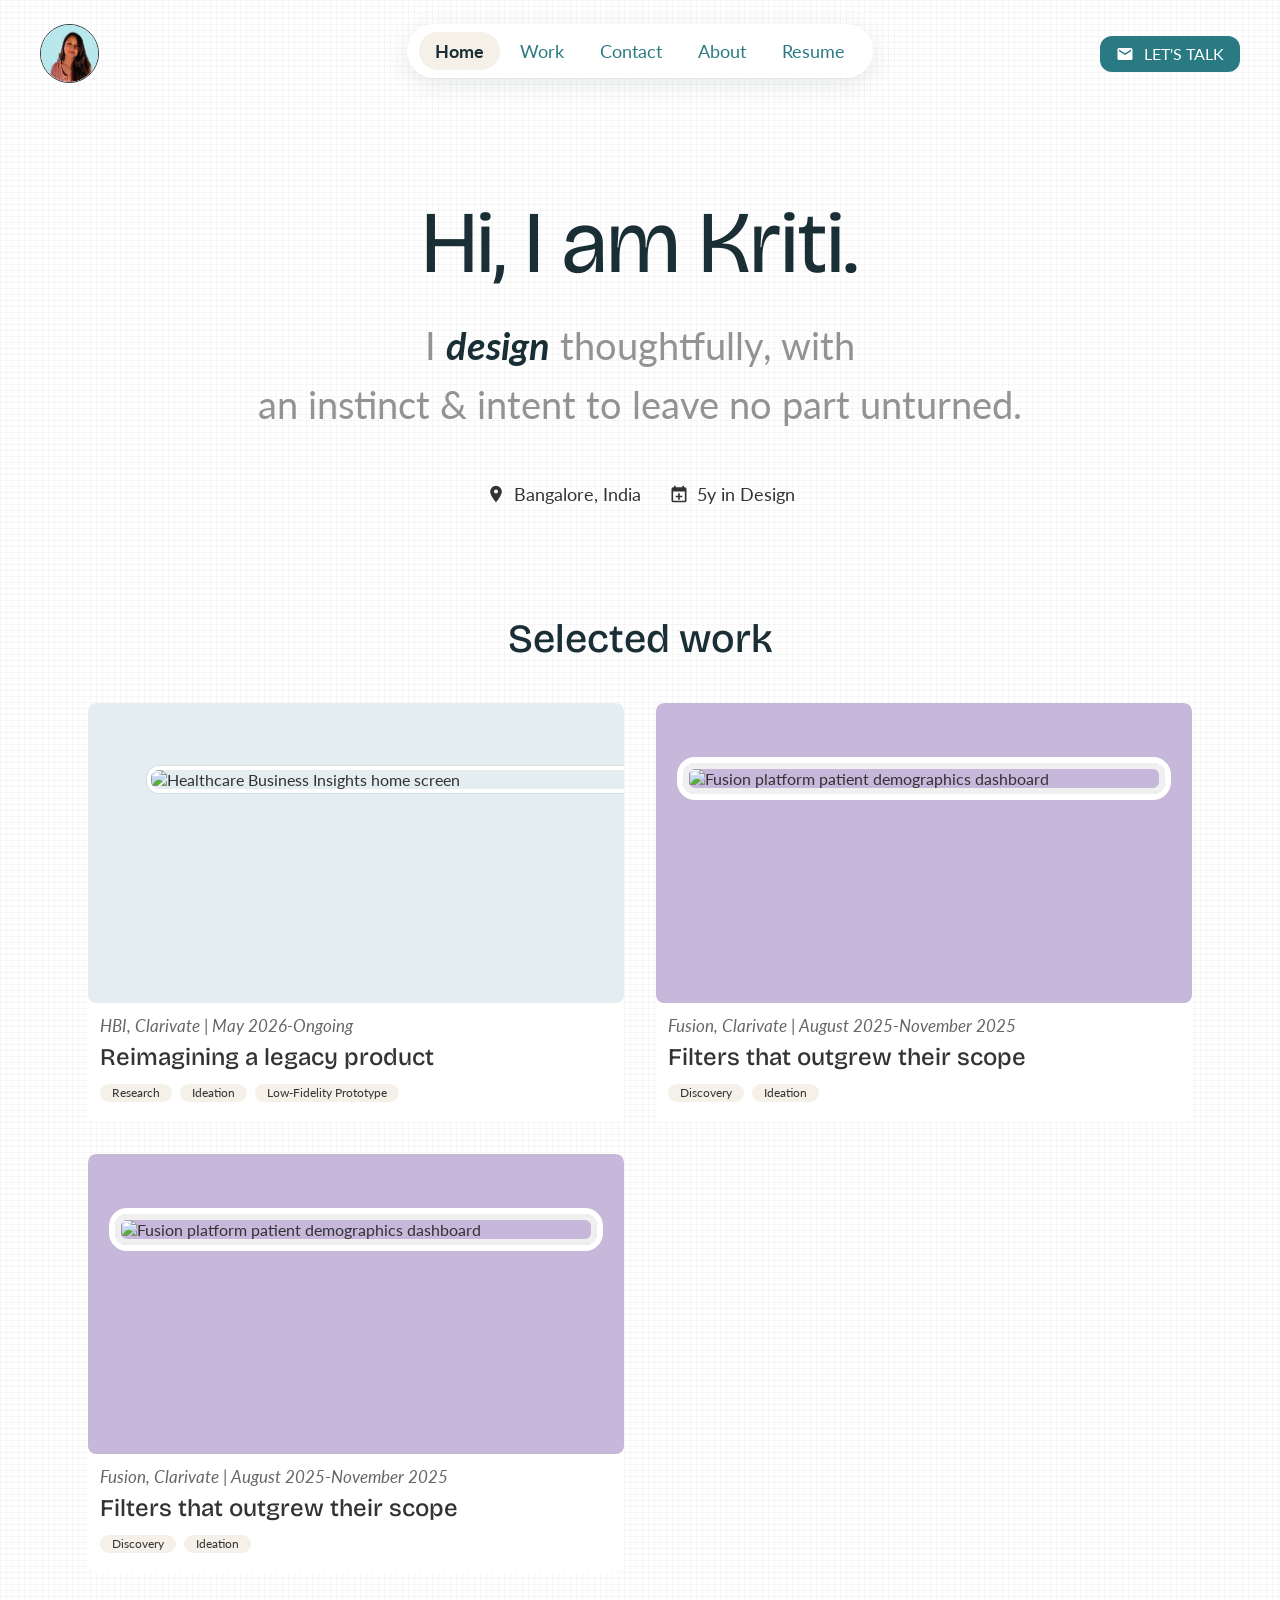
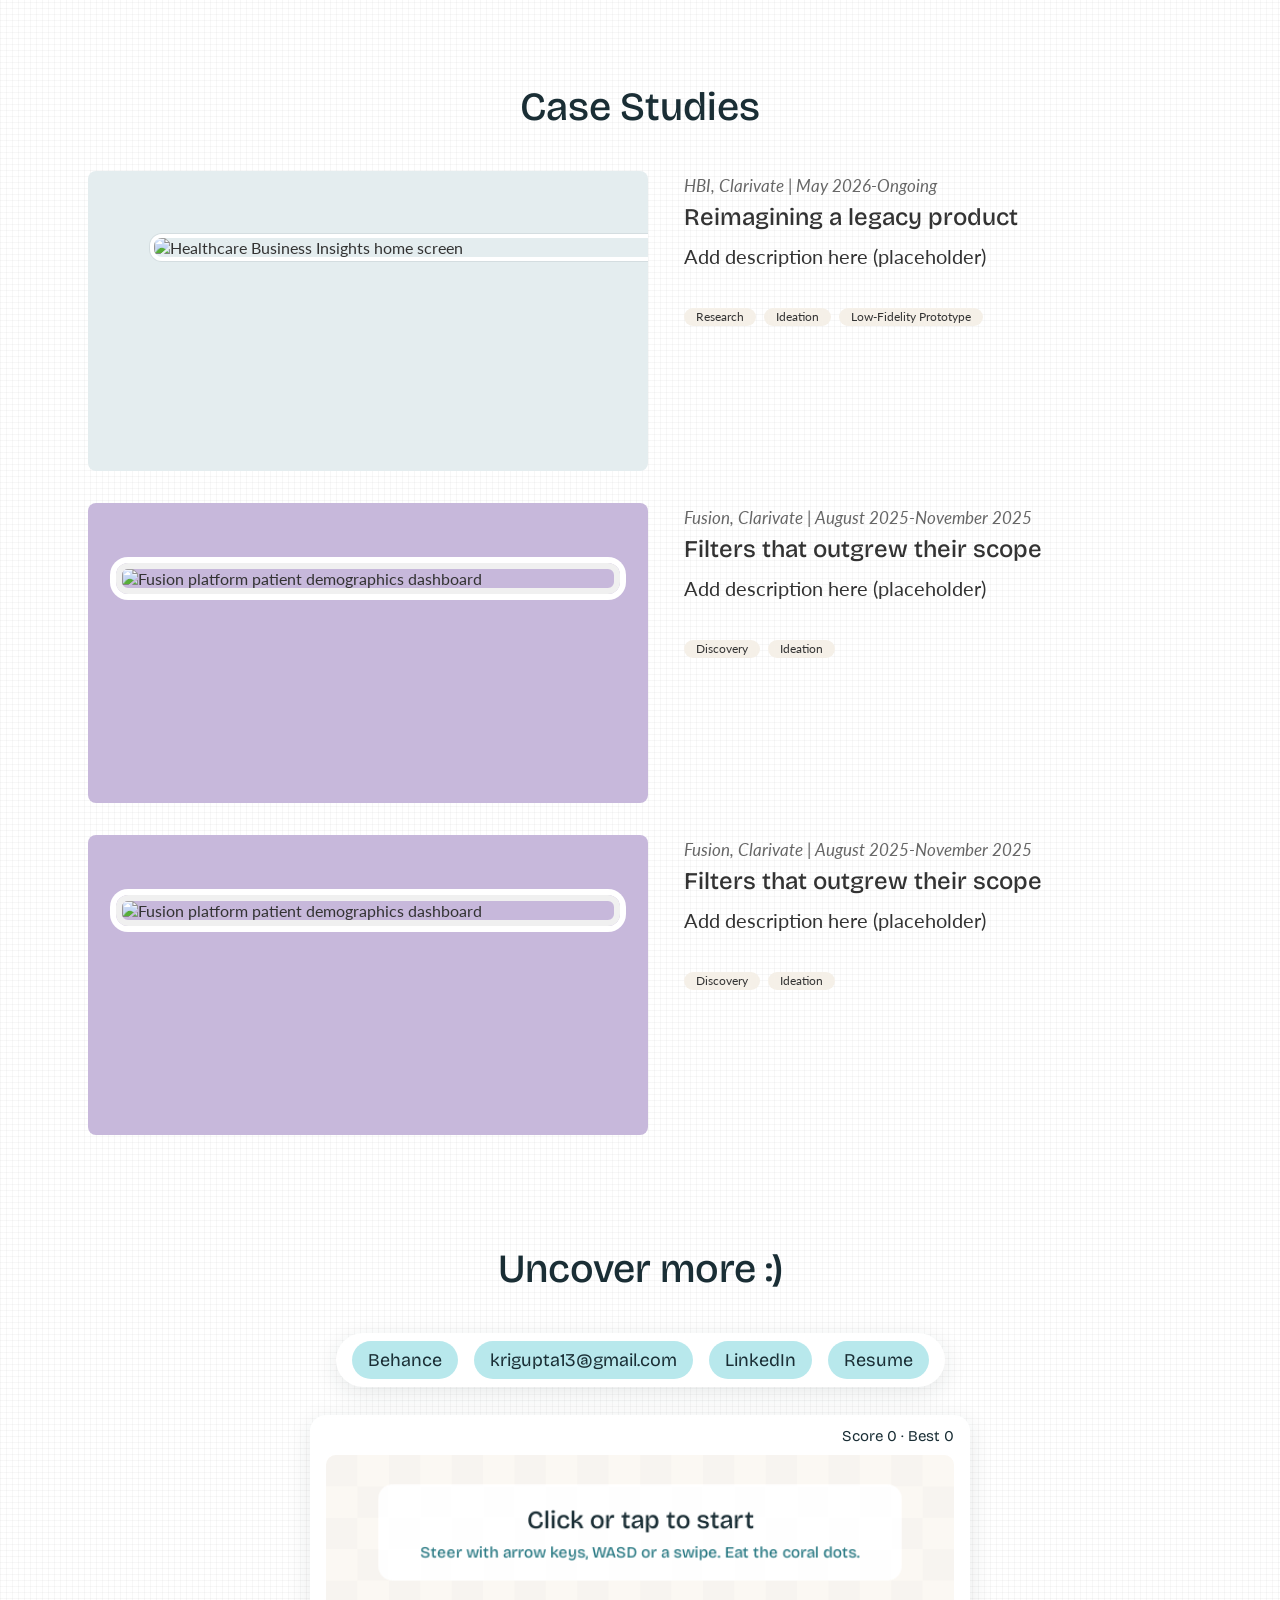
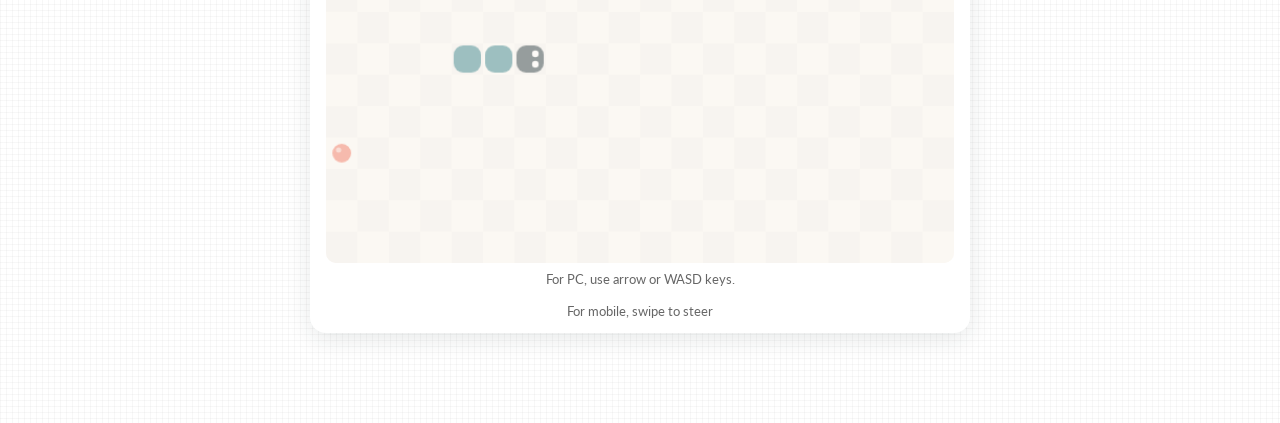
==== commit 4ca65260: "Update index.html" ====
--- a/index.html
+++ b/index.html
@@ -166,11 +166,11 @@
 
   <div class="game" id="game">
     <div class="game-head">
-      <span class="game-title">Snake <!-- <span class="game-sub">(yes, the Nokia one)</span> --> </span>
+      <!-- <span class="game-title">Snake <!-- <span class="game-sub">(yes, the Nokia one)</span></span> -->
       <span class="game-score" id="gameScore" aria-live="polite">Score 0</span>
     </div>
     <canvas id="gameCanvas" width="600" height="390" tabindex="0" aria-label="Snake game. Use the arrow keys or swipe to steer the snake, and eat the coral dots without hitting the walls or yourself."></canvas>
-    <p class="game-hint">Arrow keys, WASD or swipe to steer</p>
+   <p class="game-hint">For PC, use arrow or WASD keys. <br><br> For mobile, swipe to steer</p>
   </div>
 </footer>
 
@@ -397,7 +397,7 @@
           sub = 'Click, tap or press an arrow key to keep going';
         } else {
           title = won ? 'You filled the whole board!' :
-                  score >= 15 ? 'Smooth run. Now let\u2019s talk :)' :
+                  //score >= 15 ? 'Smooth run. Now let\u2019s talk :)' :
                   'Game over. Score ' + score;
           sub = 'Click, tap or press an arrow key to play again';
         }
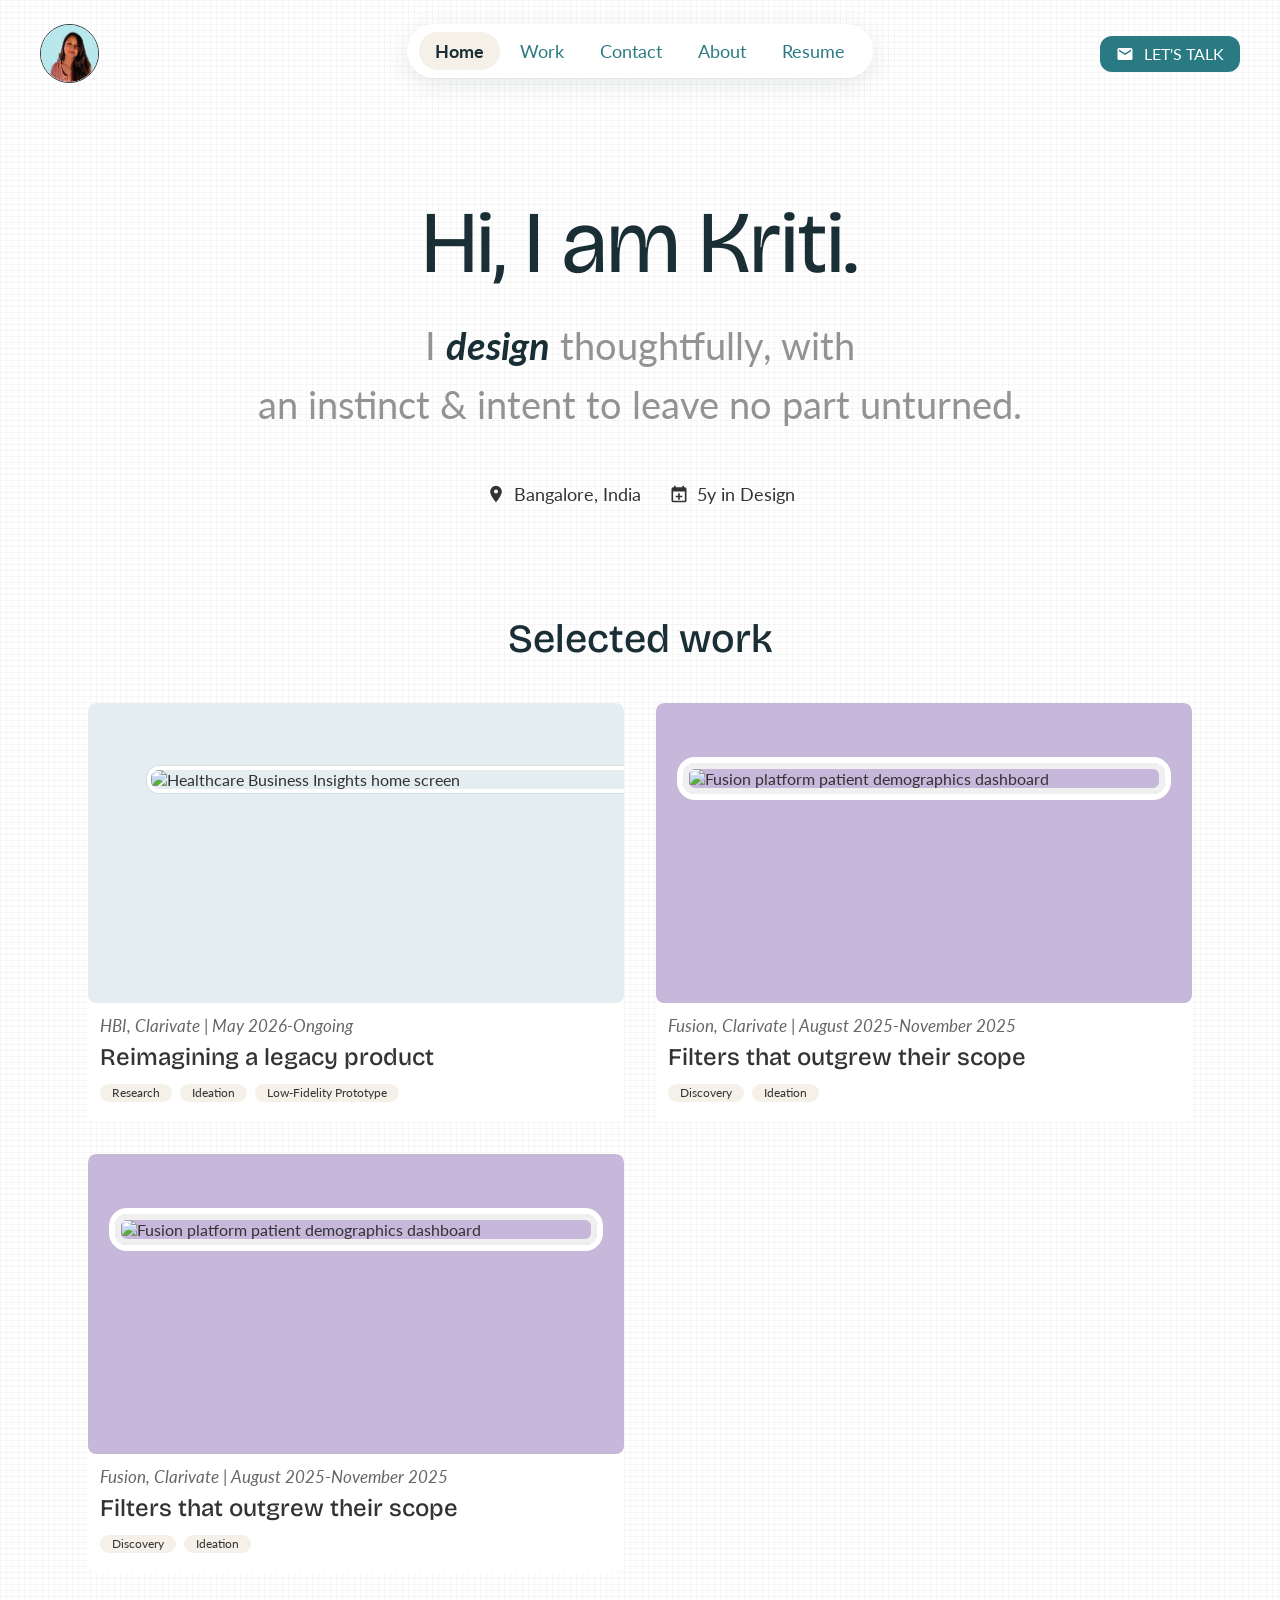
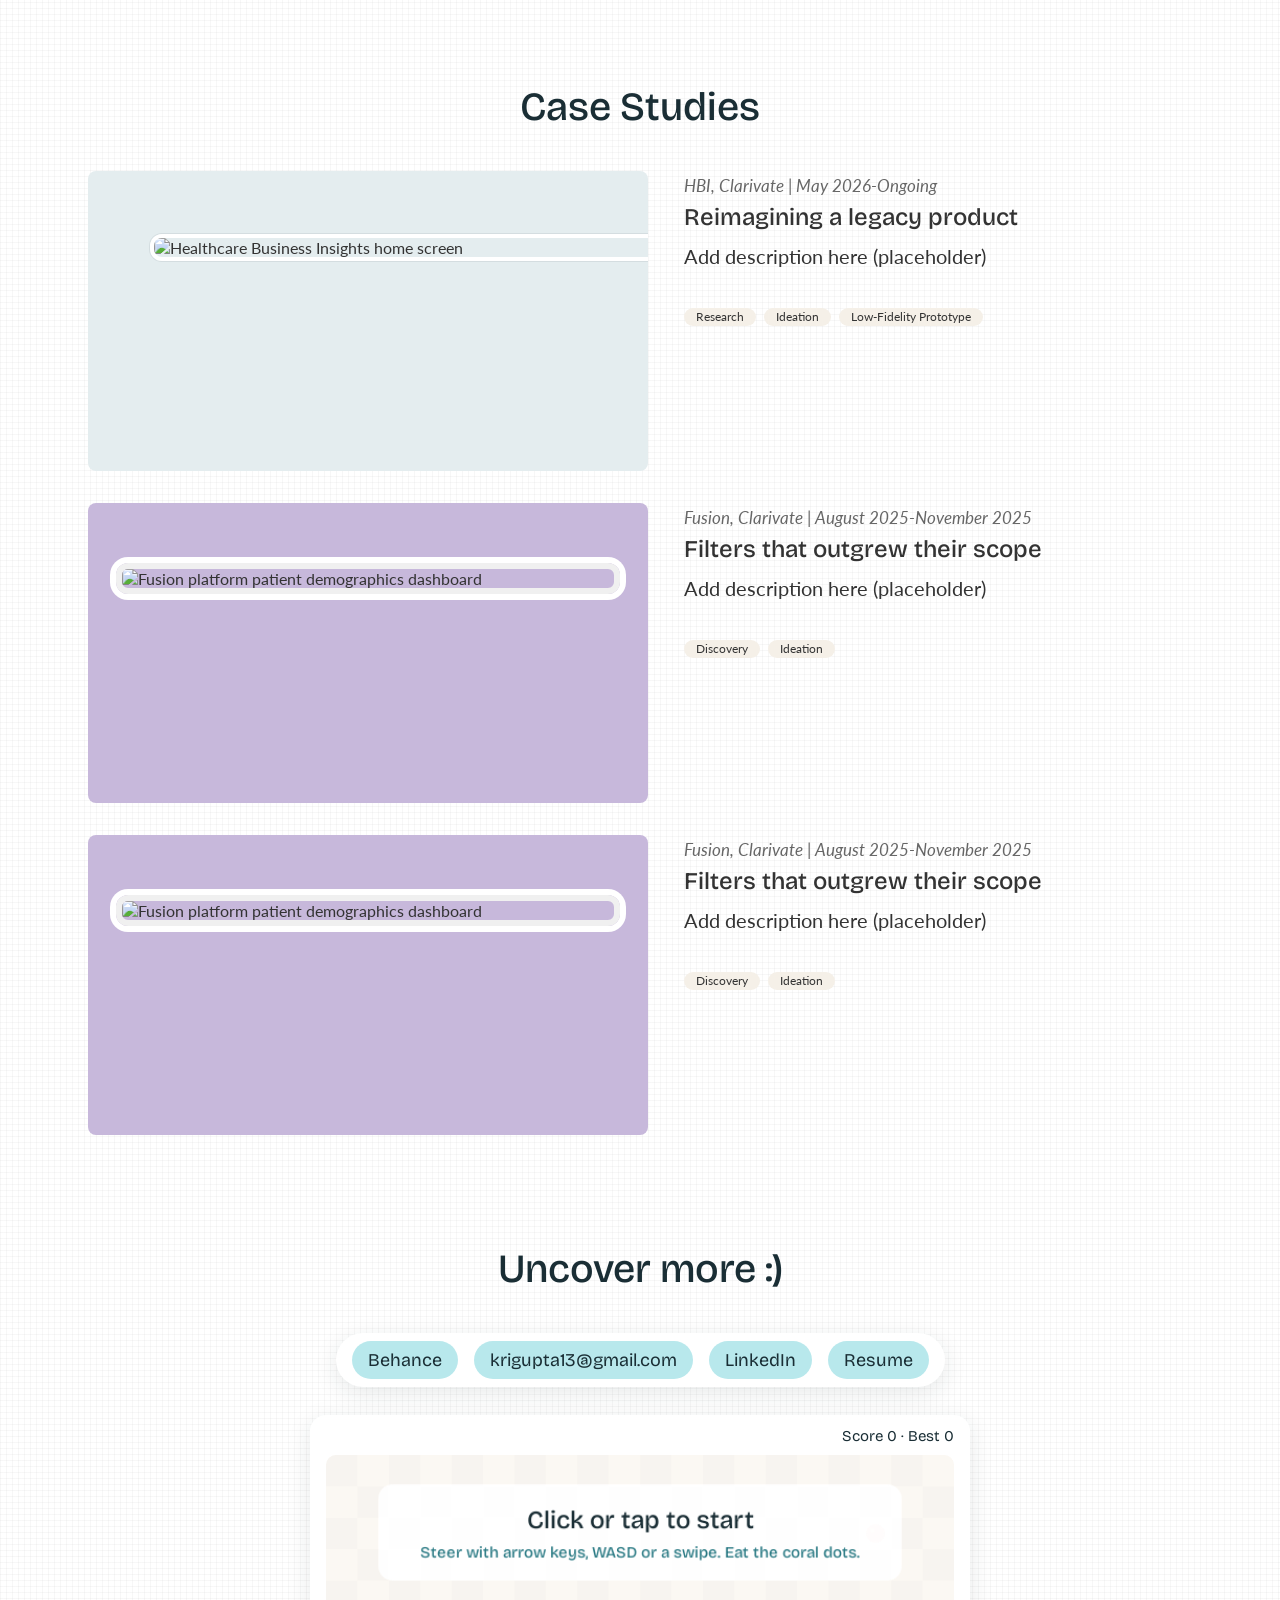
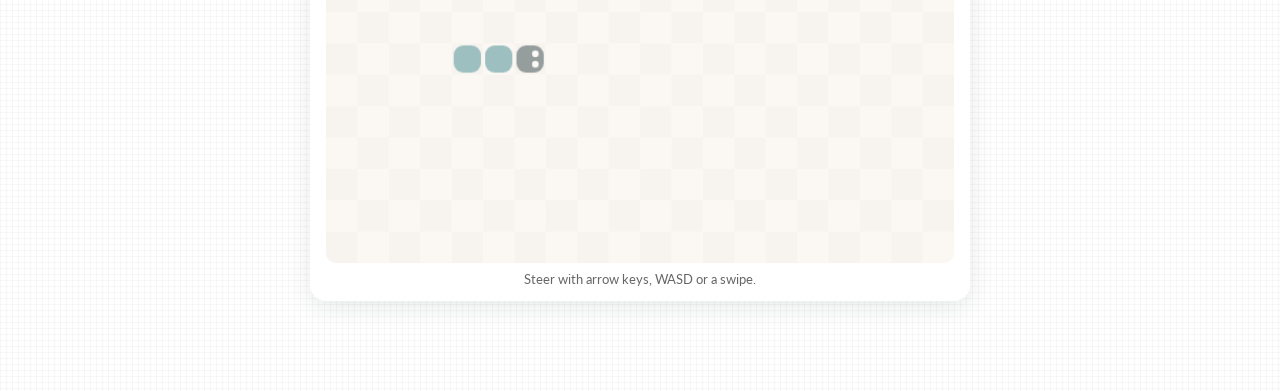
==== commit 766b8779: "Update index.html" ====
--- a/index.html
+++ b/index.html
@@ -170,7 +170,7 @@
       <span class="game-score" id="gameScore" aria-live="polite">Score 0</span>
     </div>
     <canvas id="gameCanvas" width="600" height="390" tabindex="0" aria-label="Snake game. Use the arrow keys or swipe to steer the snake, and eat the coral dots without hitting the walls or yourself."></canvas>
-   <p class="game-hint">For PC, use arrow or WASD keys. <br><br> For mobile, swipe to steer</p>
+   <p class="game-hint">Steer with arrow keys, WASD or a swipe.</p>
   </div>
 </footer>
 
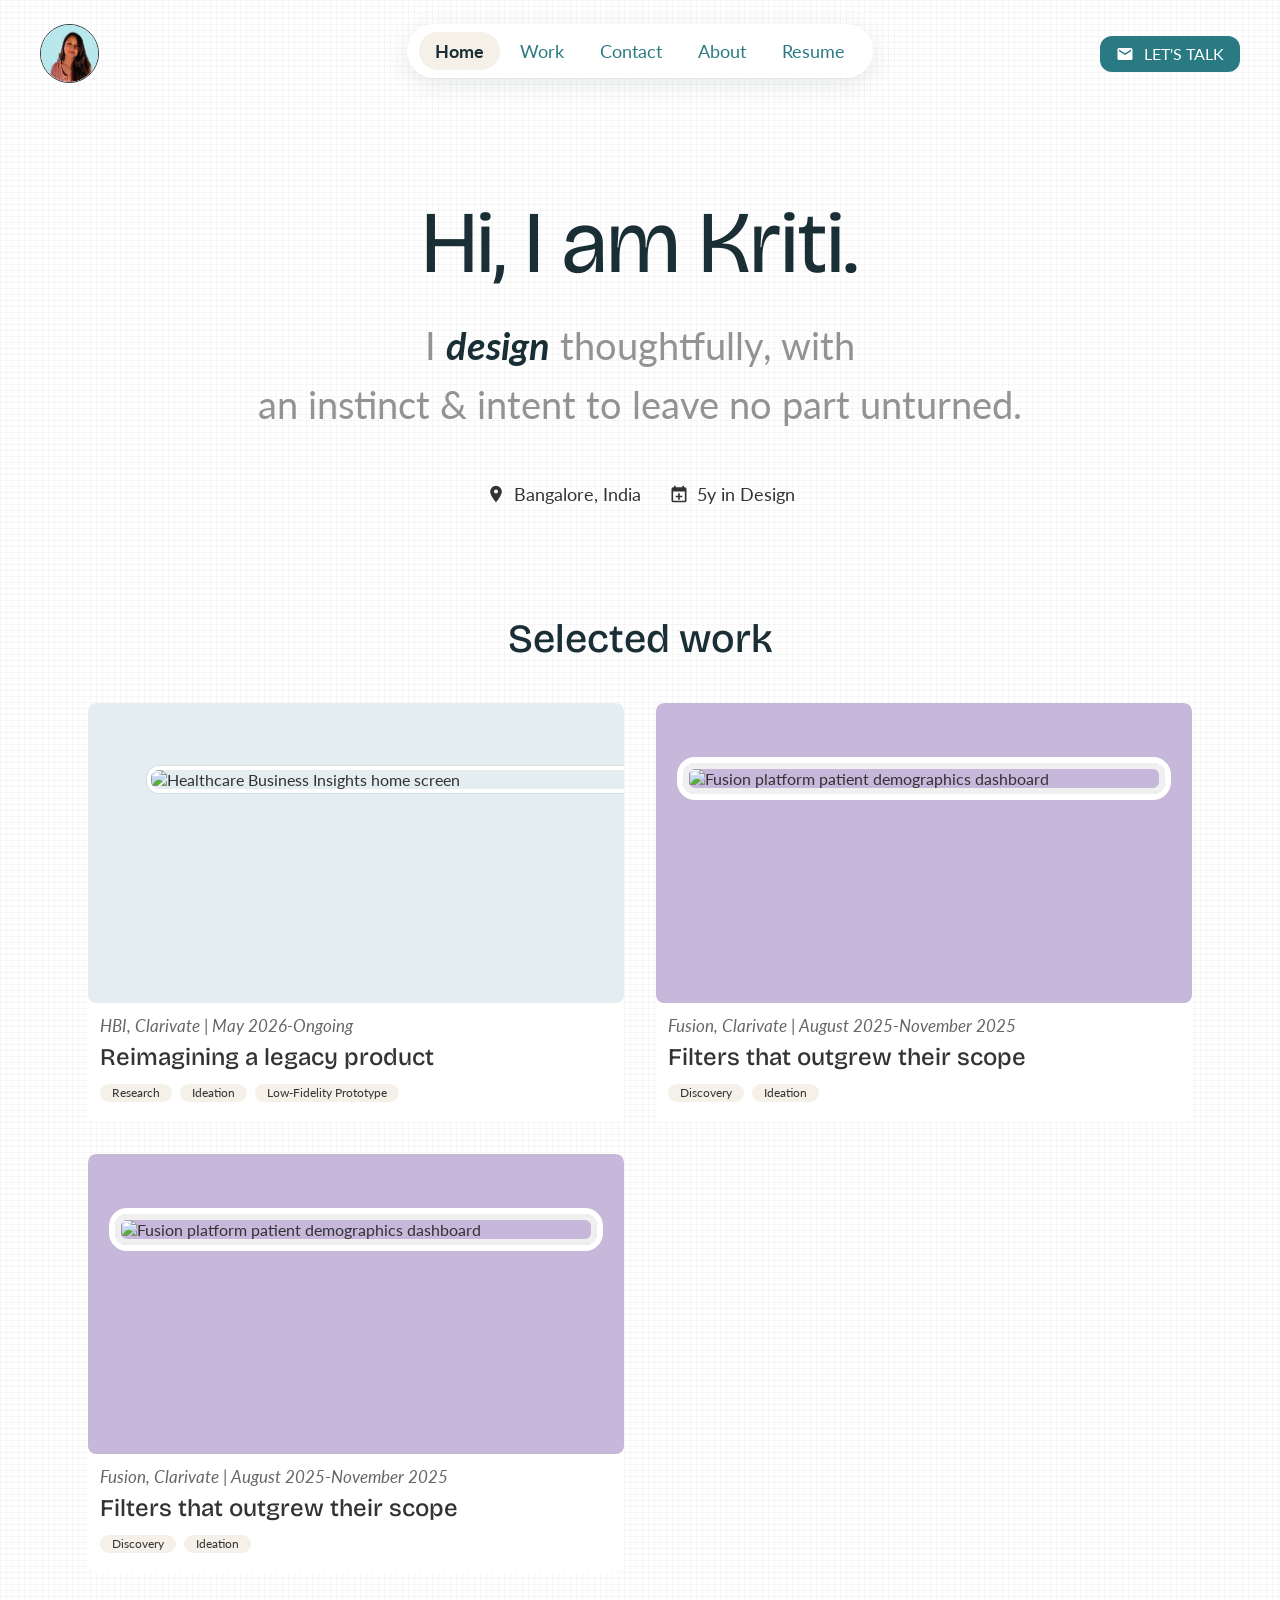
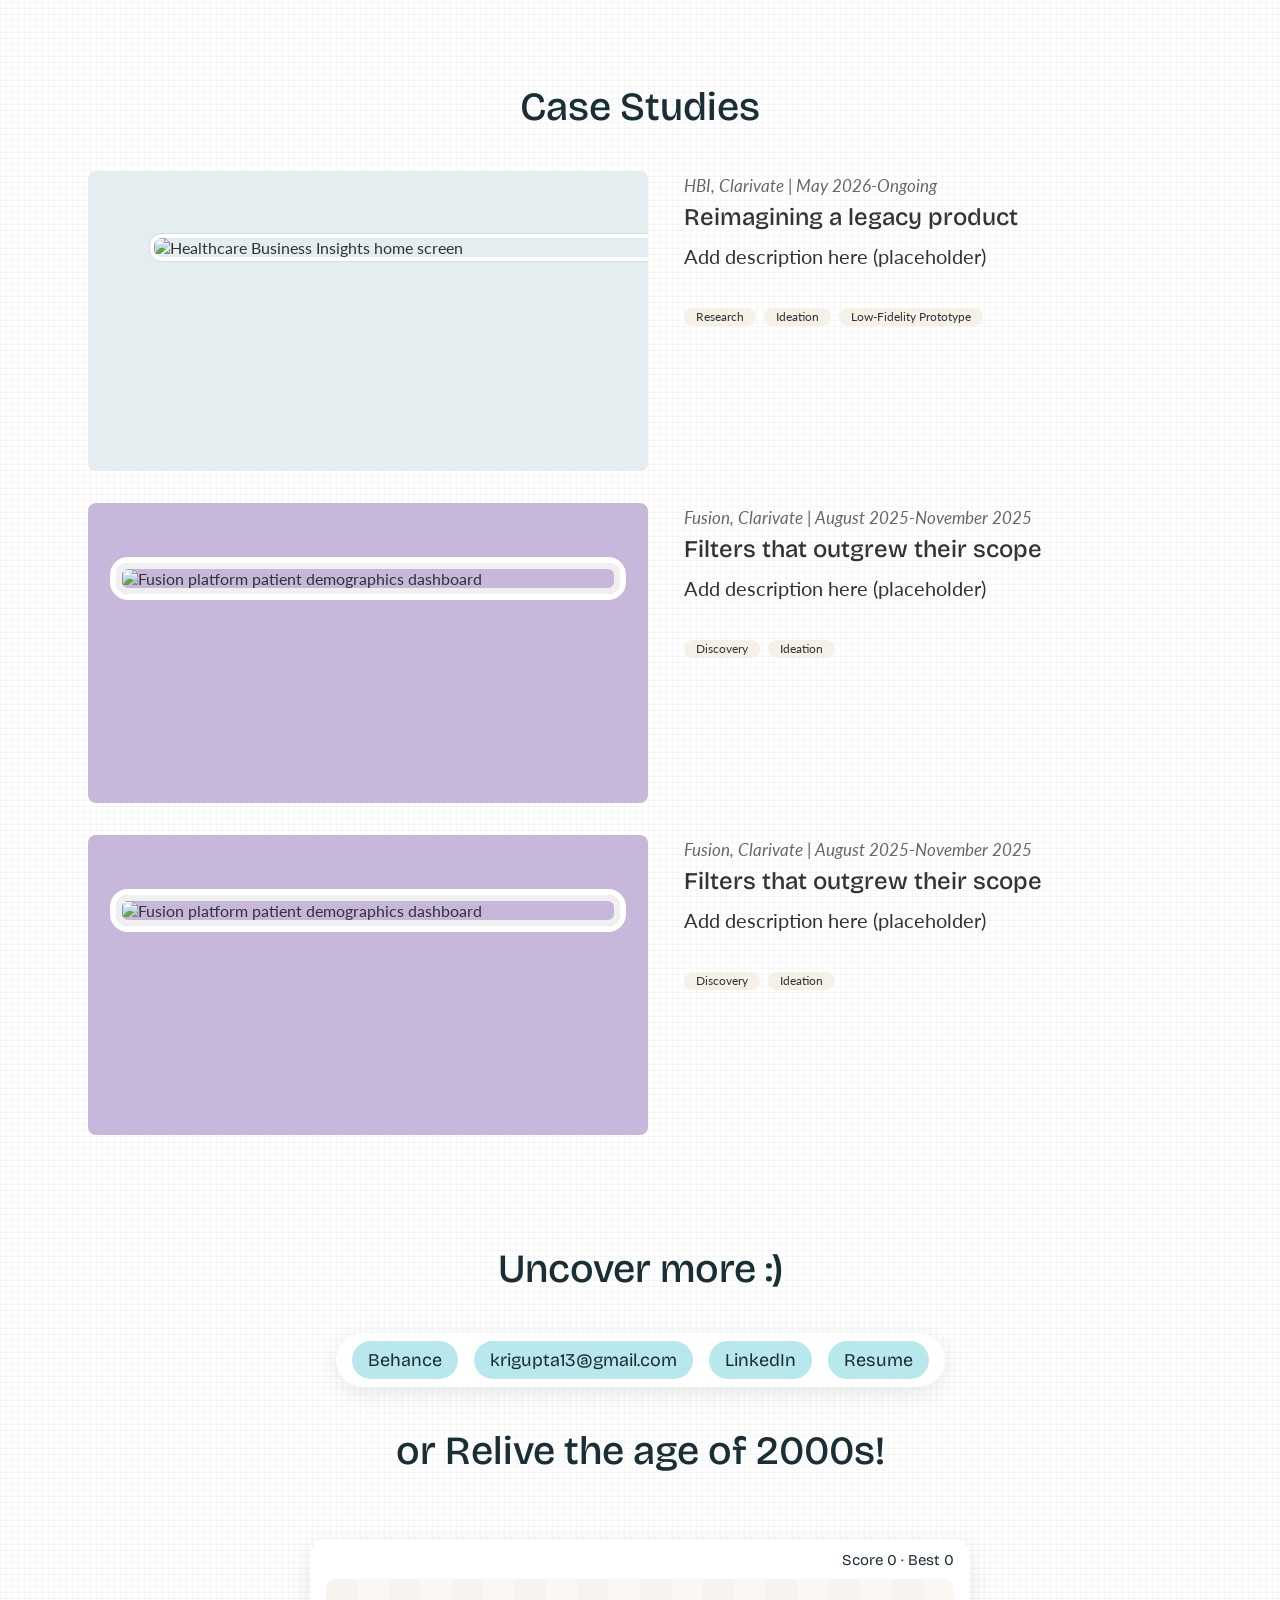
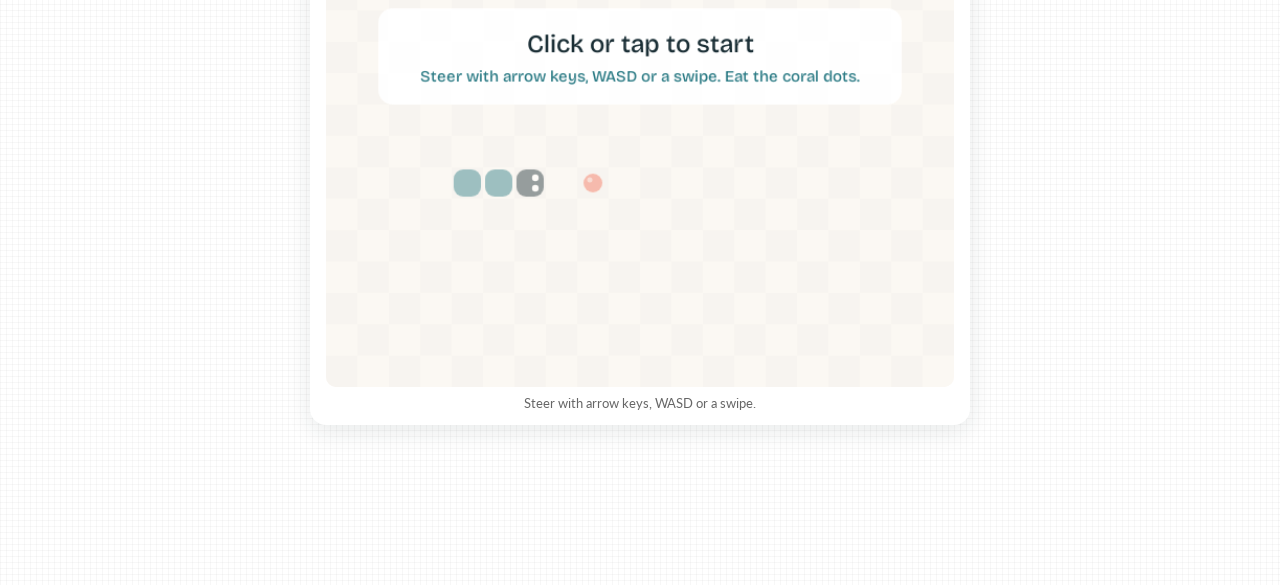
==== commit 58f7ead9: "Update index.html" ====
--- a/index.html
+++ b/index.html
@@ -164,14 +164,17 @@
     <a href="resume.pdf">Resume</a>
   </nav>
 
-  <div class="game" id="game">
-    <div class="game-head">
-      <!-- <span class="game-title">Snake <!-- <span class="game-sub">(yes, the Nokia one)</span></span> -->
-      <span class="game-score" id="gameScore" aria-live="polite">Score 0</span>
-    </div>
-    <canvas id="gameCanvas" width="600" height="390" tabindex="0" aria-label="Snake game. Use the arrow keys or swipe to steer the snake, and eat the coral dots without hitting the walls or yourself."></canvas>
-   <p class="game-hint">Steer with arrow keys, WASD or a swipe.</p>
-  </div>
+  <section class="block">
+    <h2>or Relive the age of 2000s!</h2>
+      <div class="game" id="game">
+        <div class="game-head">
+          <!-- <span class="game-title">Snake <!-- <span class="game-sub">(yes, the Nokia one)</span></span> -->
+            <span class="game-score" id="gameScore" aria-live="polite">Score 0</span>
+        </div>
+        <canvas id="gameCanvas" width="600" height="390" tabindex="0" aria-label="Snake game. Use the arrow keys or swipe to steer the snake, and eat the coral dots without hitting the walls or yourself."></canvas>
+         <p class="game-hint">Steer with arrow keys, WASD or a swipe.</p>
+      </div> 
+  </section>
 </footer>
 
 <script>
--- a/style.css
+++ b/style.css
@@ -303,7 +303,7 @@
 
 .game {
   max-width: 660px;
-  margin: 28px auto 0;
+  margin: 64px auto 0;
   padding: 12px 16px 14px;
   background: #fff;
   border-radius: 16px;
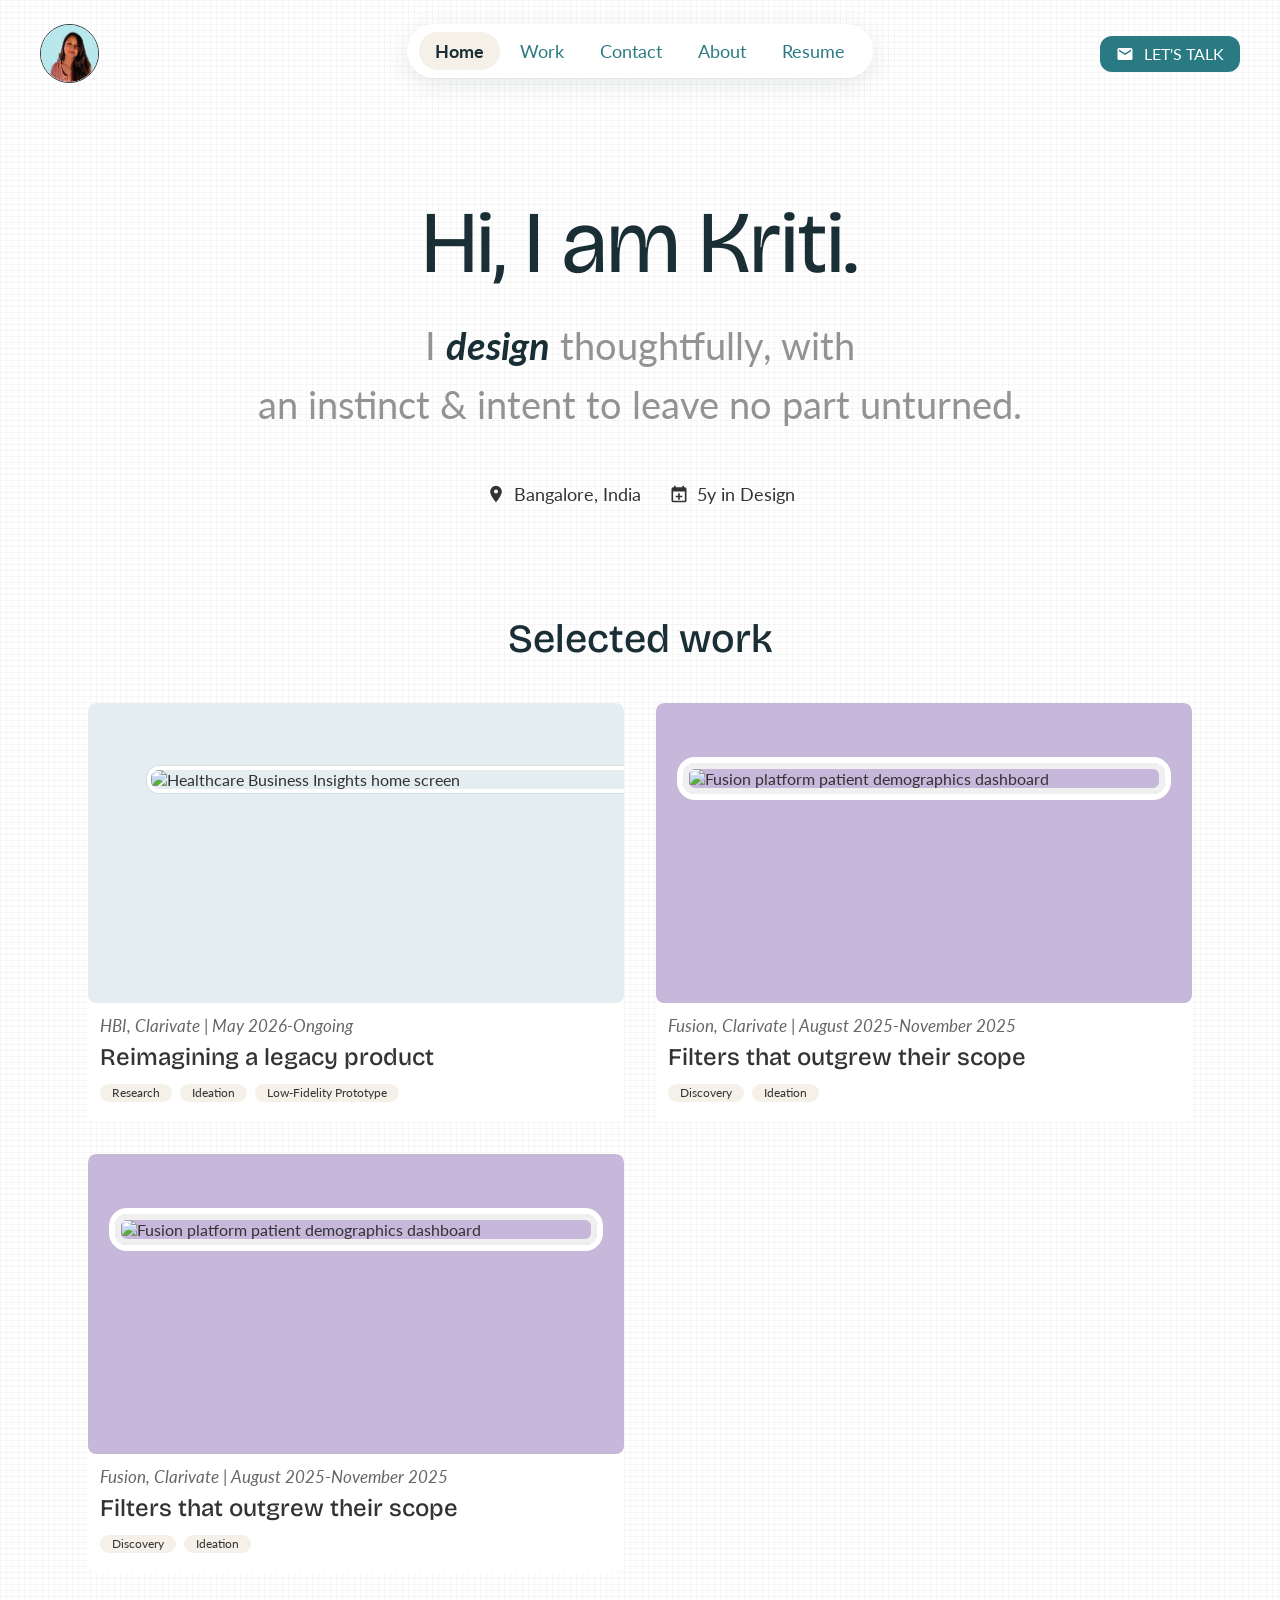
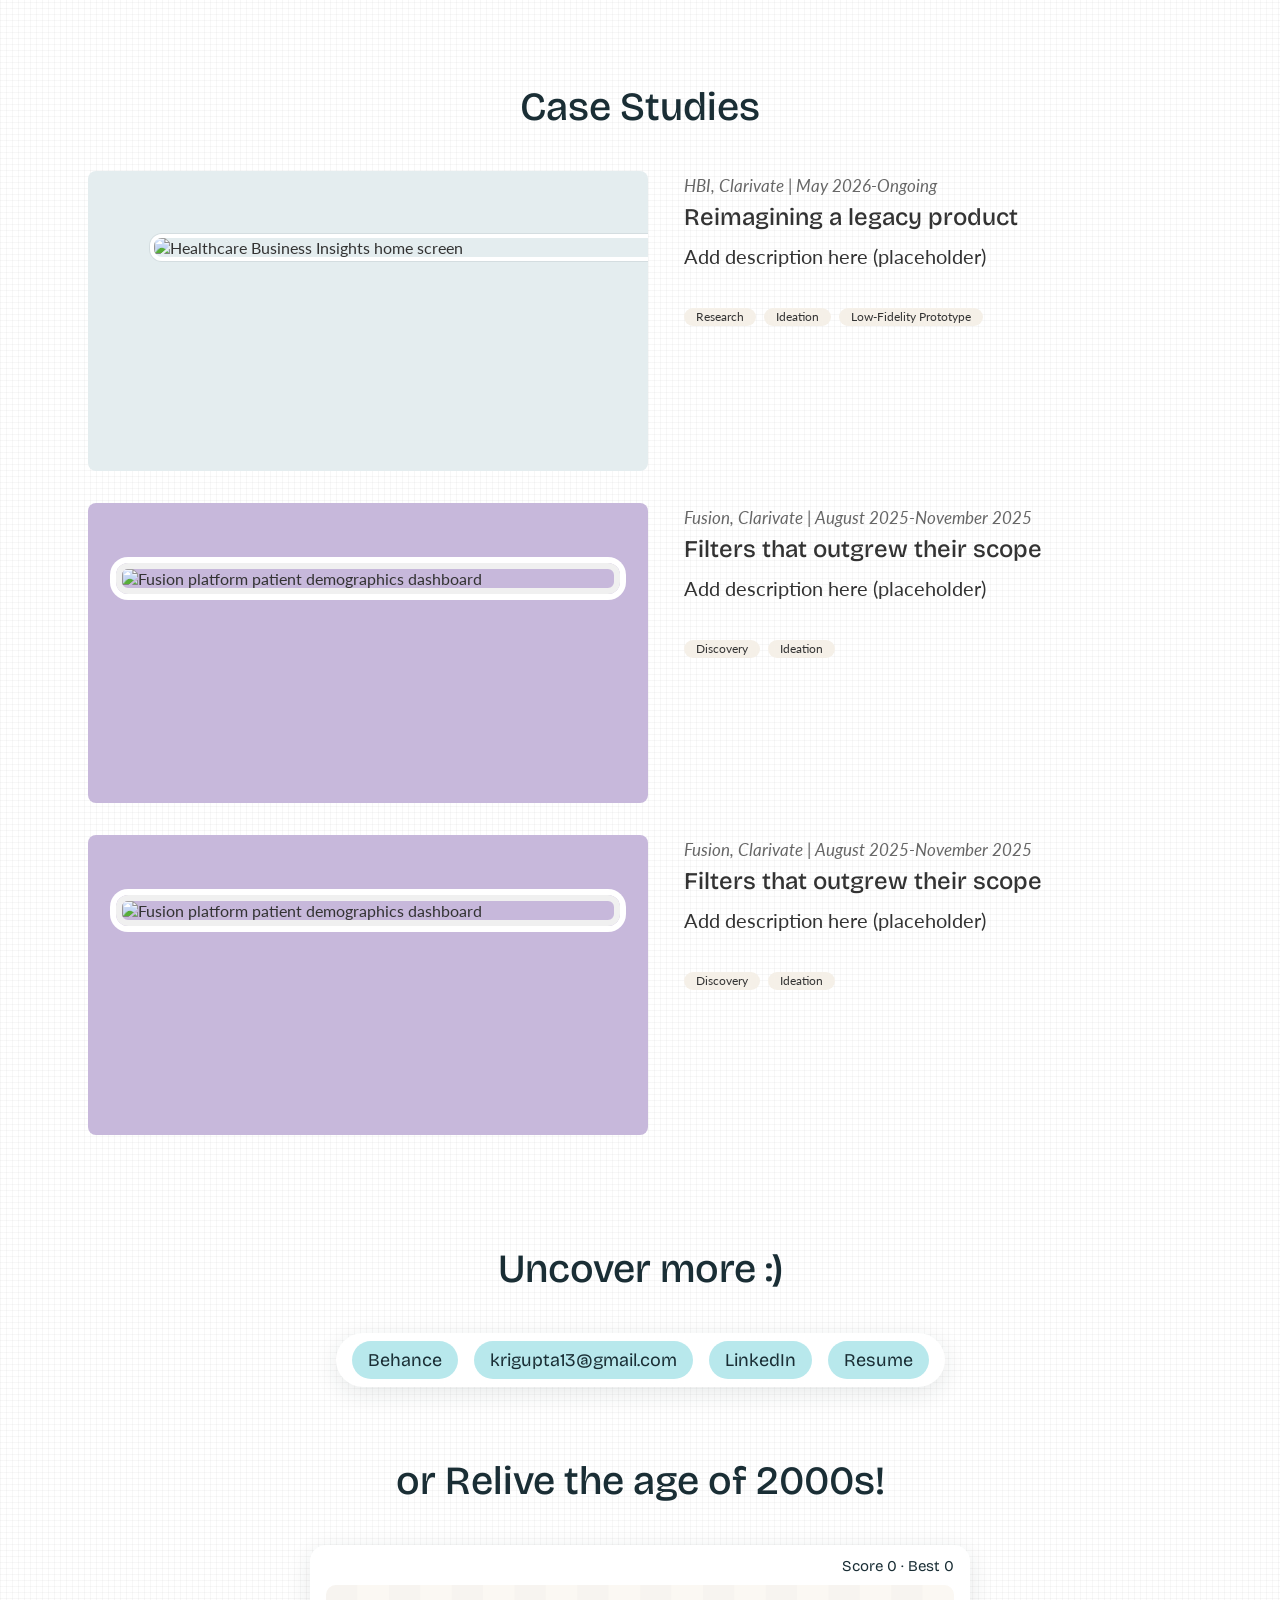
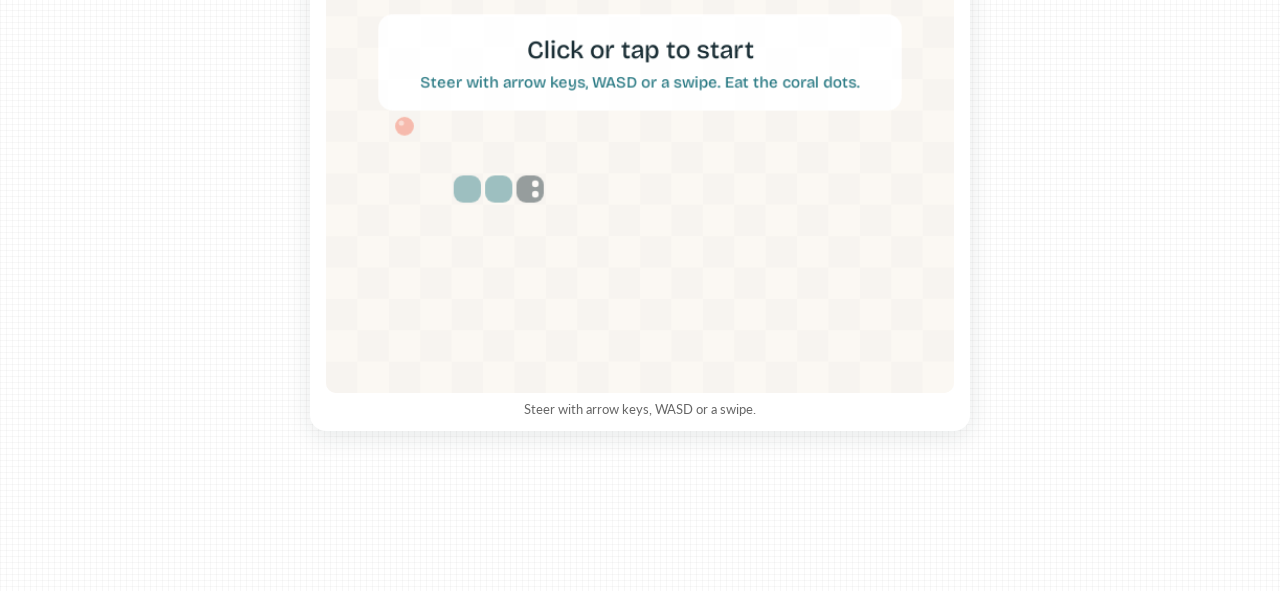
==== commit b04a5ced: "Update index.html" ====
--- a/index.html
+++ b/index.html
@@ -164,7 +164,7 @@
     <a href="resume.pdf">Resume</a>
   </nav>
 
-  <section class="block">
+  <section class="block" style="padding-top: 70px;">
     <h2>or Relive the age of 2000s!</h2>
       <div class="game" id="game">
         <div class="game-head">
--- a/style.css
+++ b/style.css
@@ -303,7 +303,7 @@
 
 .game {
   max-width: 660px;
-  margin: 64px auto 0;
+  margin: 28px auto 0;
   padding: 12px 16px 14px;
   background: #fff;
   border-radius: 16px;
